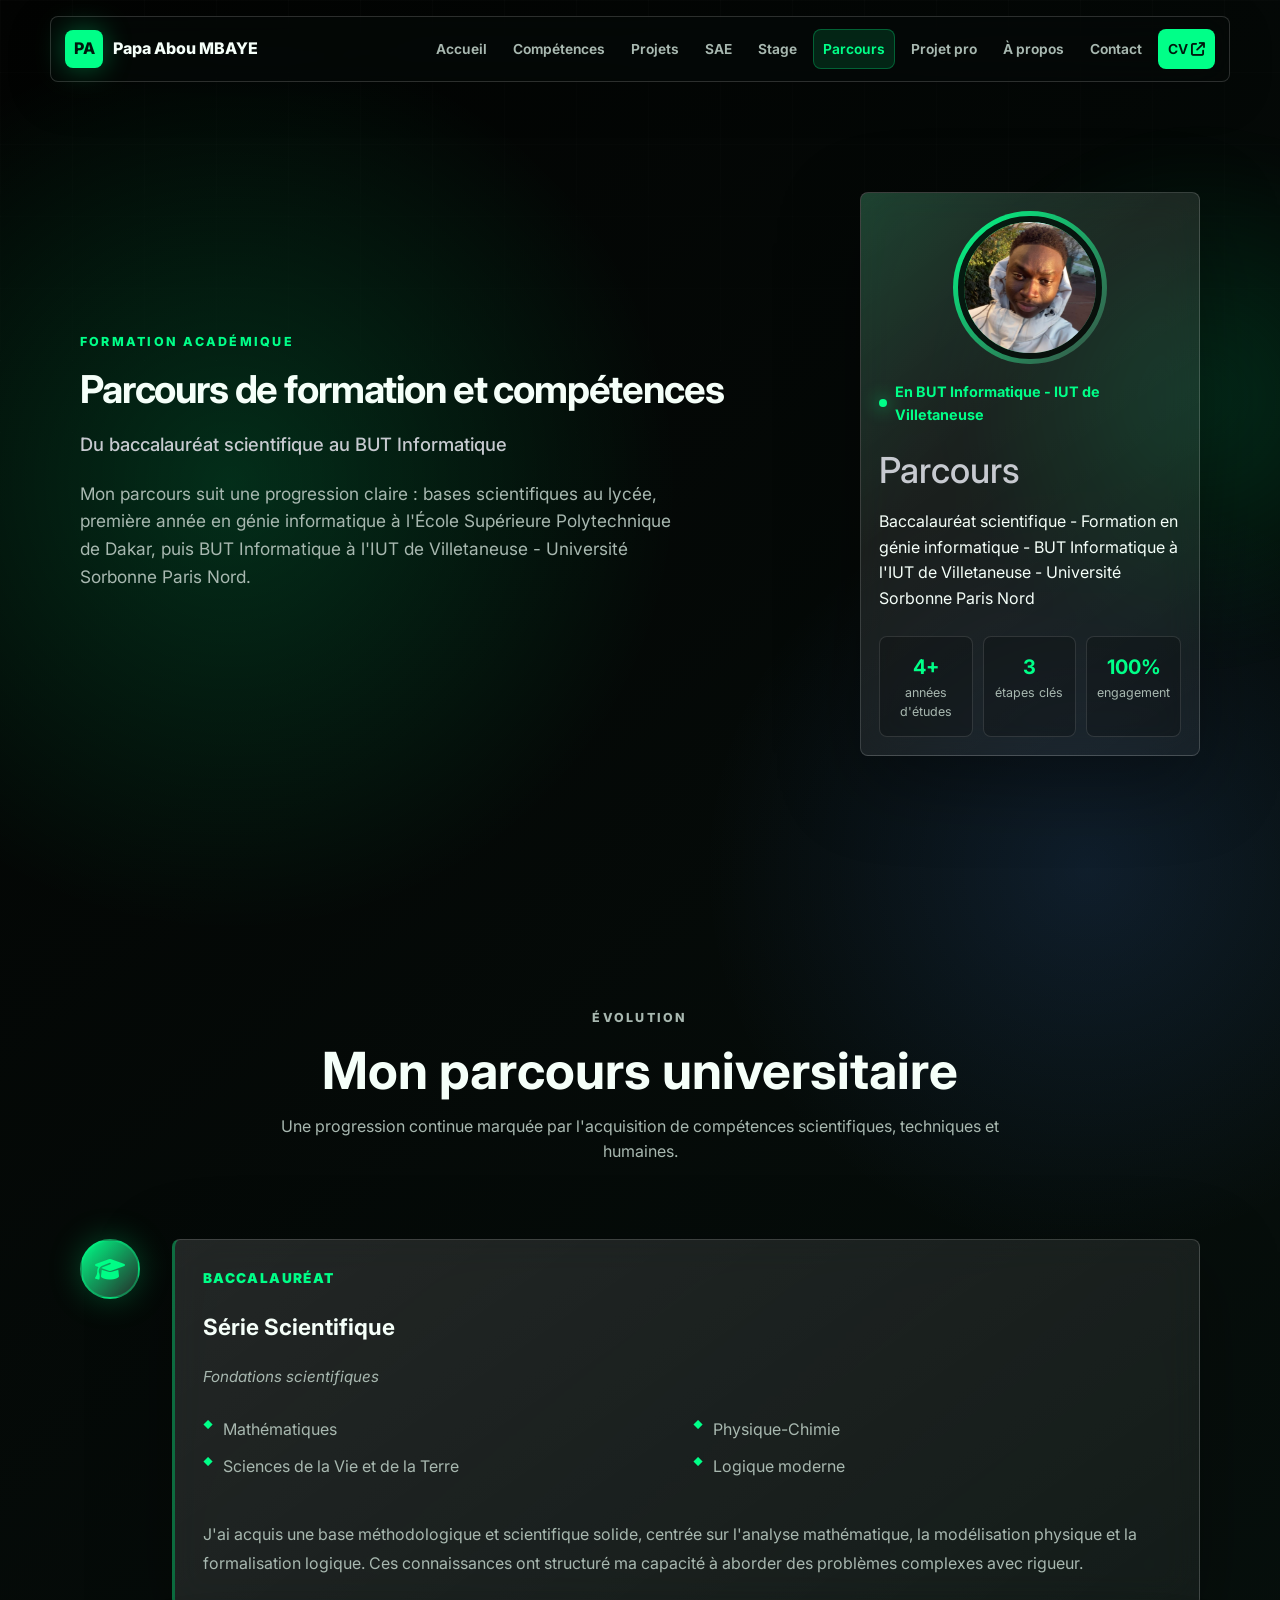
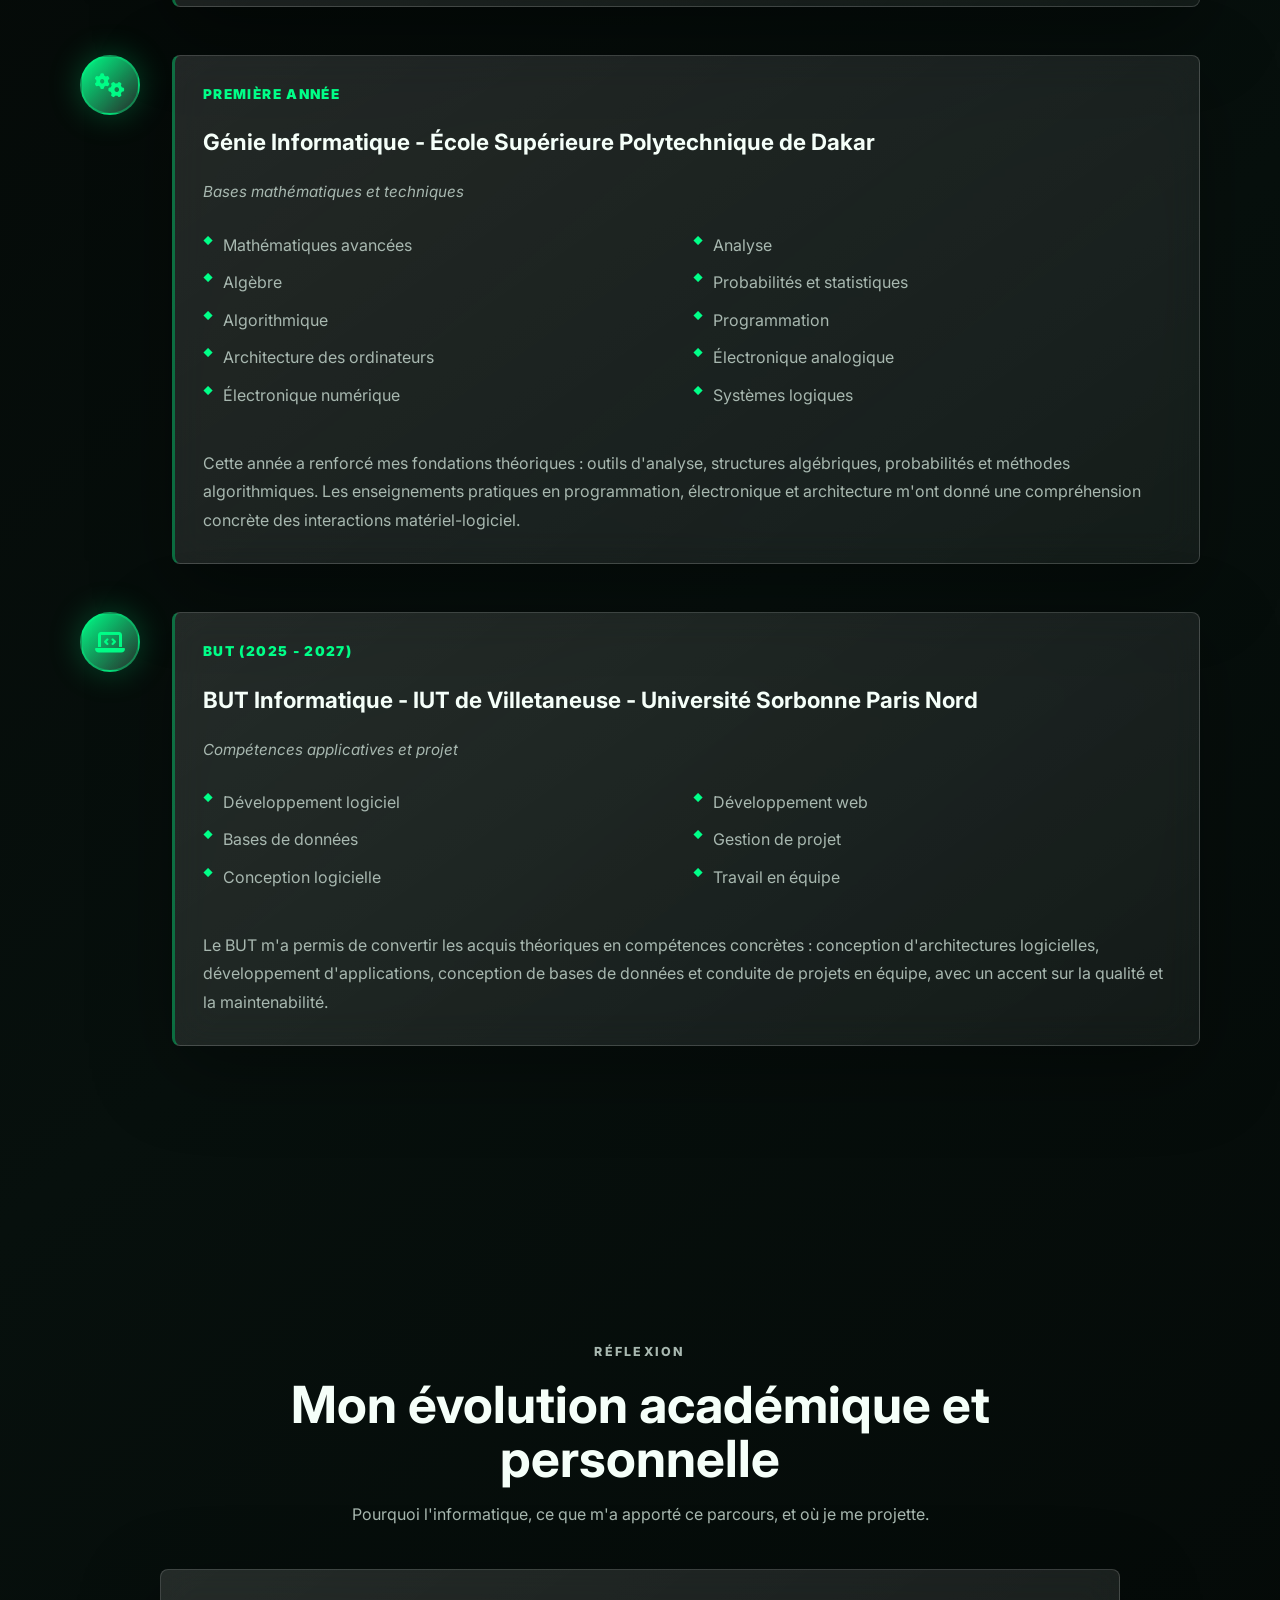
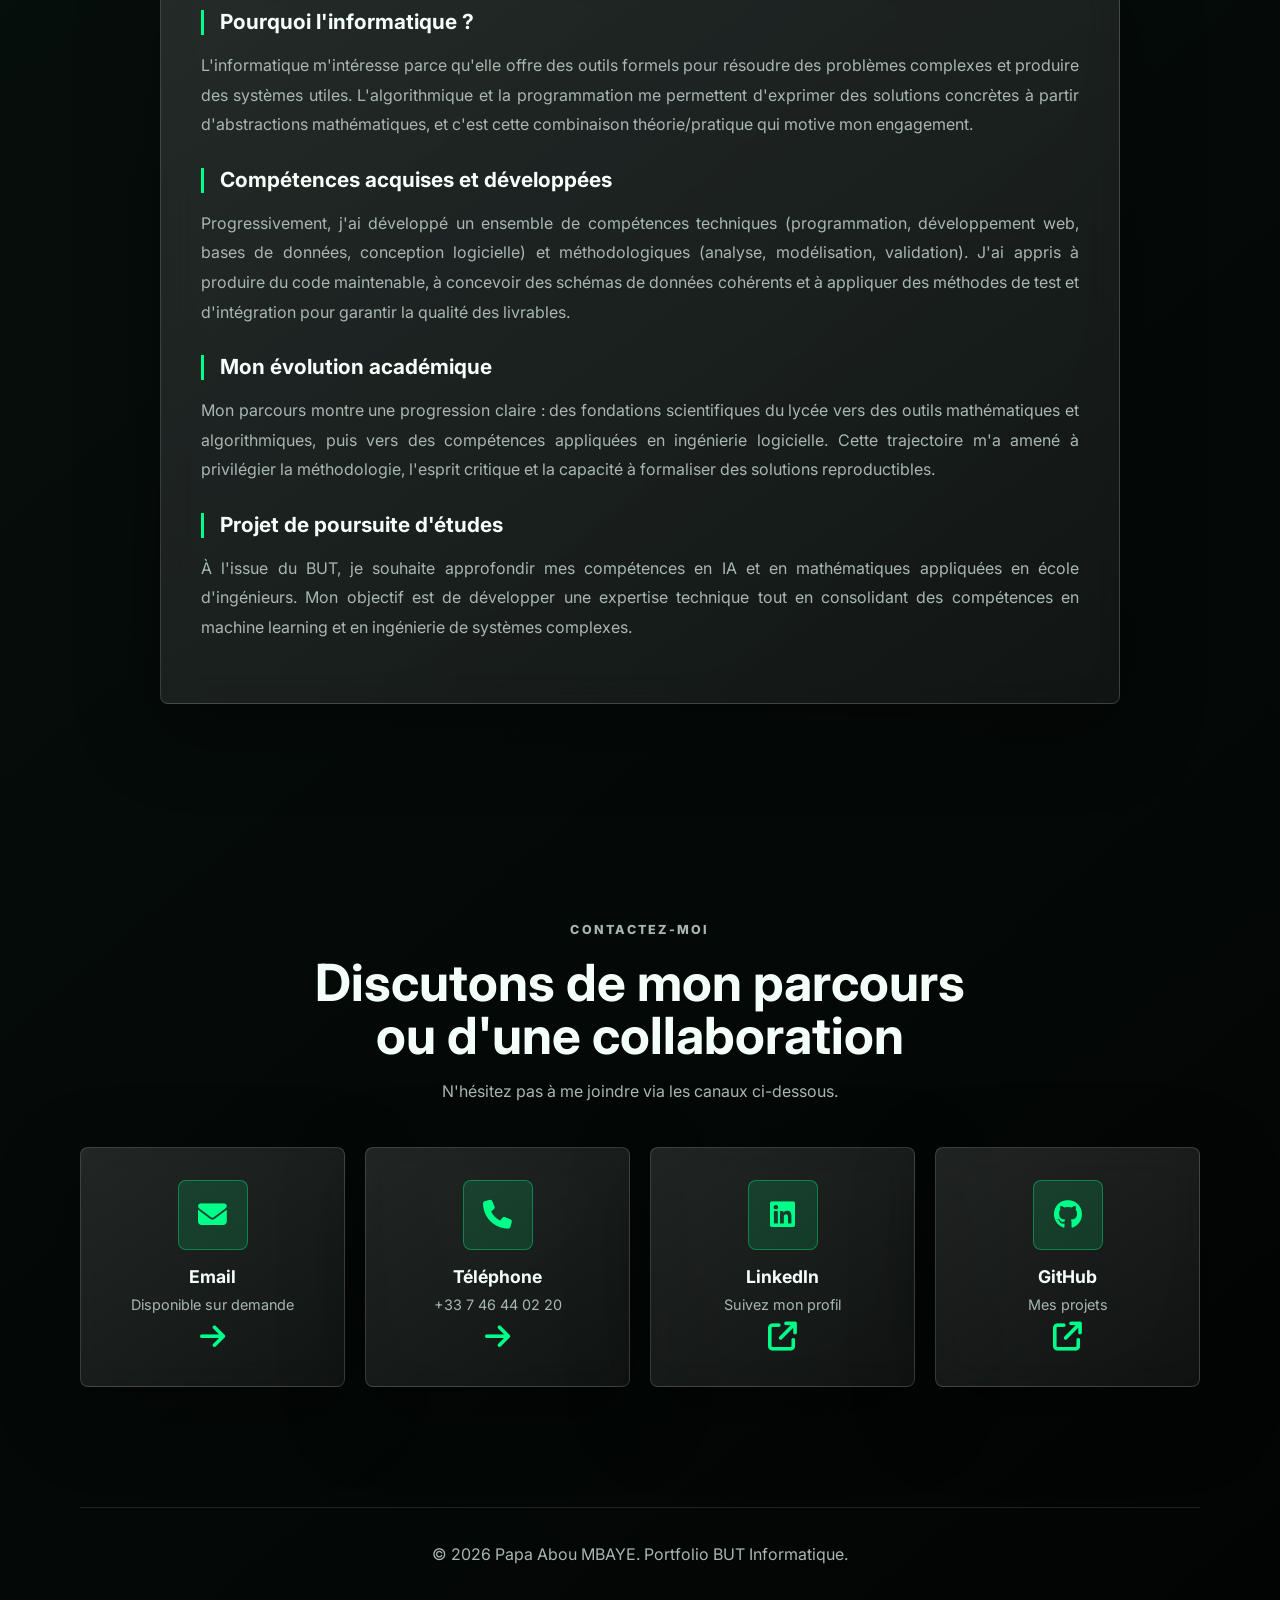
==== portfolio/parcours_academique.html @ 1bbf0423 "Premier commit - Portfolio Clio complet" ====
<!DOCTYPE html>
<html lang="fr">
<head>
    <meta charset="utf-8">
    <meta name="viewport" content="width=device-width, initial-scale=1.0">
    <title>Parcours Académique - Papa Abou MBAYE</title>
    <meta name="description" content="Mon parcours académique : Baccalauréat, formation initiale en génie informatique, BUT Informatique.">
    <link rel="icon" type="image/png" href="img/photo.jpg">
    <link rel="preconnect" href="https://fonts.googleapis.com">
    <link rel="preconnect" href="https://fonts.gstatic.com" crossorigin>
    <link href="https://fonts.googleapis.com/css2?family=Inter:wght@300;400;500;600;700;800;900&display=swap" rel="stylesheet">
    <link rel="stylesheet" href="https://cdnjs.cloudflare.com/ajax/libs/font-awesome/6.4.0/css/all.min.css">
    <link rel="stylesheet" href="css/stylesheet.css">
</head>
<body>
    <div class="site-glow" aria-hidden="true"></div>

    <nav class="navbar" id="navbar">
        <a href="index.html#accueil" class="brand" aria-label="Retour a l'accueil">
            <span class="brand-mark">PA</span>
            <span>Papa Abou MBAYE</span>
        </a>

        <button class="menu-button" type="button" aria-label="Ouvrir le menu" aria-expanded="false">
            <span></span>
            <span></span>
            <span></span>
        </button>

        <div class="nav-menu">
            <a href="index.html#accueil">Accueil</a>
            <a href="index.html#competences">Comp&eacute;tences</a>
            <a href="index.html#projets">Projets</a>
            <a href="index.html#sae">SAE</a>
            <a href="index.html#stage">Stage</a>
            <a class="active" href="parcours_academique.html">Parcours</a>
            <a href="projet_professionnel.html">Projet pro</a>
            <a href="index.html#apropos">&Agrave; propos</a>
            <a href="index.html#contact">Contact</a>
            <a class="nav-cta" href="assets/cv_PapaAbouMBAYE_polytechSorbonne.pdf" target="_blank" rel="noopener noreferrer">
                CV
                <i class="fas fa-arrow-up-right-from-square"></i>
            </a>
        </div>
    </nav>

    <main>
        <!-- Hero Section -->
        <section id="hero-parcours" class="hero section">
            <div class="hero-content reveal">
                <p class="eyebrow">Formation académique</p>
                <h1>Parcours de formation et compétences</h1>
                <h2>Du baccalauréat scientifique au BUT Informatique</h2>
                <p class="hero-copy">
                    Mon parcours suit une progression claire : bases scientifiques au lycée, première année en génie informatique à l'École Supérieure Polytechnique de Dakar, puis BUT Informatique à l'IUT de Villetaneuse - Université Sorbonne Paris Nord.
                </p>
            </div>

            <aside class="hero-card glass-card reveal">
                <div class="profile-ring">
                    <img src="img/photo.jpg" alt="Portrait de Papa Abou MBAYE">
                </div>
                <div class="hero-card-body">
                    <p class="status"><span></span> En BUT Informatique - IUT de Villetaneuse</p>
                    <h2>Parcours</h2>
                    <p>Baccalauréat scientifique - Formation en génie informatique - BUT Informatique à l'IUT de Villetaneuse - Université Sorbonne Paris Nord</p>
                </div>
                <div class="hero-stats">
                    <div>
                        <strong>4+</strong>
                        <span>années d'études</span>
                    </div>
                    <div>
                        <strong>3</strong>
                        <span>étapes clés</span>
                    </div>
                    <div>
                        <strong>100%</strong>
                        <span>engagement</span>
                    </div>
                </div>
            </aside>
        </section>

        <!-- Timeline Section -->
        <section id="timeline-parcours" class="section">
            <div class="section-heading reveal">
                <p class="eyebrow">Évolution</p>
                <h2>Mon parcours universitaire</h2>
                <p>Une progression continue marquée par l'acquisition de compétences scientifiques, techniques et humaines.</p>
            </div>

            <div class="timeline-container reveal">
                <!-- Étape 1: Baccalauréat -->
                <div class="timeline-item">
                    <div class="timeline-marker">
                        <i class="fas fa-graduation-cap"></i>
                    </div>
                    <div class="timeline-content glass-card">
                        <p class="timeline-year">Baccalauréat</p>
                        <h3>Série Scientifique</h3>
                        <p class="timeline-subtitle">Fondations scientifiques</p>
                        <ul class="timeline-skills">
                            <li>Mathématiques</li>
                            <li>Physique-Chimie</li>
                            <li>Sciences de la Vie et de la Terre</li>
                            <li>Logique moderne</li>
                        </ul>
                        <p class="timeline-description">
                            J'ai acquis une base méthodologique et scientifique solide, centrée sur l'analyse mathématique, la modélisation physique et la formalisation logique. Ces connaissances ont structuré ma capacité à aborder des problèmes complexes avec rigueur.
                        </p>
                    </div>
                </div>

                <!-- Étape 2: Première année en Génie Informatique -->
                <div class="timeline-item">
                    <div class="timeline-marker">
                        <i class="fas fa-cogs"></i>
                    </div>
                    <div class="timeline-content glass-card">
                        <p class="timeline-year">Première année</p>
                        <h3>Génie Informatique - École Supérieure Polytechnique de Dakar</h3>
                        <p class="timeline-subtitle">Bases mathématiques et techniques</p>
                        <ul class="timeline-skills">
                            <li>Mathématiques avancées</li>
                            <li>Analyse</li>
                            <li>Algèbre</li>
                            <li>Probabilités et statistiques</li>
                            <li>Algorithmique</li>
                            <li>Programmation</li>
                            <li>Architecture des ordinateurs</li>
                            <li>Électronique analogique</li>
                            <li>Électronique numérique</li>
                            <li>Systèmes logiques</li>
                        </ul>
                        <p class="timeline-description">
                            Cette année a renforcé mes fondations théoriques : outils d'analyse, structures algébriques, probabilités et méthodes algorithmiques. Les enseignements pratiques en programmation, électronique et architecture m'ont donné une compréhension concrète des interactions matériel-logiciel.
                        </p>
                    </div>
                </div>

                <!-- Étape 3: BUT Informatique -->
                <div class="timeline-item">
                    <div class="timeline-marker">
                        <i class="fas fa-laptop-code"></i>
                    </div>
                    <div class="timeline-content glass-card">
                        <p class="timeline-year">BUT (2025 - 2027)</p>
                        <h3>BUT Informatique - IUT de Villetaneuse - Université Sorbonne Paris Nord</h3>
                        <p class="timeline-subtitle">Compétences applicatives et projet</p>
                        <ul class="timeline-skills">
                            <li>Développement logiciel</li>
                            <li>Développement web</li>
                            <li>Bases de données</li>
                            <li>Gestion de projet</li>
                            <li>Conception logicielle</li>
                            <li>Travail en équipe</li>
                        </ul>
                        <p class="timeline-description">
                            Le BUT m'a permis de convertir les acquis théoriques en compétences concrètes : conception d'architectures logicielles, développement d'applications, conception de bases de données et conduite de projets en équipe, avec un accent sur la qualité et la maintenabilité.
                        </p>
                    </div>
                </div>
            </div>
        </section>

        <!-- Réflexion personnelle -->
        <section id="reflexion-parcours" class="section">
            <div class="section-heading reveal">
                <p class="eyebrow">Réflexion</p>
                <h2>Mon évolution académique et personnelle</h2>
                <p>Pourquoi l'informatique, ce que m'a apporté ce parcours, et où je me projette.</p>
            </div>

            <div class="reflexion-container glass-card reveal">
                <div class="reflexion-text">
                    <h3>Pourquoi l'informatique ?</h3>
                    <p>
                        L'informatique m'intéresse parce qu'elle offre des outils formels pour résoudre des problèmes complexes et produire des systèmes utiles. L'algorithmique et la programmation me permettent d'exprimer des solutions concrètes à partir d'abstractions mathématiques, et c'est cette combinaison théorie/pratique qui motive mon engagement.
                    </p>

                    <h3>Compétences acquises et développées</h3>
                    <p>
                        Progressivement, j'ai développé un ensemble de compétences techniques (programmation, développement web, bases de données, conception logicielle) et méthodologiques (analyse, modélisation, validation). J'ai appris à produire du code maintenable, à concevoir des schémas de données cohérents et à appliquer des méthodes de test et d'intégration pour garantir la qualité des livrables.
                    </p>

                    <h3>Mon évolution académique</h3>
                    <p>
                        Mon parcours montre une progression claire : des fondations scientifiques du lycée vers des outils mathématiques et algorithmiques, puis vers des compétences appliquées en ingénierie logicielle. Cette trajectoire m'a amené à privilégier la méthodologie, l'esprit critique et la capacité à formaliser des solutions reproductibles.
                    </p>

                    <h3>Projet de poursuite d'études</h3>
                    <p>
                        À l'issue du BUT, je souhaite approfondir mes compétences en IA et en mathématiques appliquées en école d'ingénieurs. Mon objectif est de développer une expertise technique tout en consolidant des compétences en machine learning et en ingénierie de systèmes complexes.
                    </p>
                </div>
            </div>
        </section>

        <!-- Contacts modernes -->
        <section id="contacts-parcours" class="section contacts-section">
            <div class="section-heading reveal">
                <p class="eyebrow">Contactez-moi</p>
                <h2>Discutons de mon parcours ou d'une collaboration</h2>
                <p>N'hésitez pas à me joindre via les canaux ci-dessous.</p>
            </div>

            <div class="contacts-grid">
                <div class="glass-card contact-card reveal">
                    <div class="contact-icon">
                        <i class="fas fa-envelope"></i>
                    </div>
                    <div class="contact-body">
                        <h3>Email</h3>
                        <p>Disponible sur demande</p>
                        <a href="#" class="contact-link" title="Nous contacter par email">
                            <i class="fas fa-arrow-right"></i>
                        </a>
                    </div>
                </div>

                <div class="glass-card contact-card reveal">
                    <div class="contact-icon">
                        <i class="fas fa-phone"></i>
                    </div>
                    <div class="contact-body">
                        <h3>Téléphone</h3>
                        <p>+33 7 46 44 02 20</p>
                        <a href="#" class="contact-link" title="Nous appeler">
                            <i class="fas fa-arrow-right"></i>
                        </a>
                    </div>
                </div>

                <a href="https://www.linkedin.com/in/papa-abou-mbaye/" target="_blank" rel="noopener noreferrer" class="glass-card contact-card reveal">
                    <div class="contact-icon">
                        <i class="fab fa-linkedin"></i>
                    </div>
                    <div class="contact-body">
                        <h3>LinkedIn</h3>
                        <p>Suivez mon profil</p>
                        <span class="contact-link">
                            <i class="fas fa-arrow-up-right-from-square"></i>
                        </span>
                    </div>
                </a>

                <a href="https://github.com/papaaboumbaye" target="_blank" rel="noopener noreferrer" class="glass-card contact-card reveal">
                    <div class="contact-icon">
                        <i class="fab fa-github"></i>
                    </div>
                    <div class="contact-body">
                        <h3>GitHub</h3>
                        <p>Mes projets</p>
                        <span class="contact-link">
                            <i class="fas fa-arrow-up-right-from-square"></i>
                        </span>
                    </div>
                </a>
            </div>
        </section>
    </main>

    <footer class="footer">
        <p>&copy; 2026 Papa Abou MBAYE. Portfolio BUT Informatique.</p>
    </footer>

    <script>
        const menuButton = document.querySelector('.menu-button');
        const navMenu = document.querySelector('.nav-menu');
        const navbar = document.getElementById('navbar');

        if (menuButton && navMenu) {
            menuButton.addEventListener('click', () => {
                const isOpen = navMenu.classList.toggle('is-open');
                menuButton.setAttribute('aria-expanded', isOpen);
            });

            document.querySelectorAll('.nav-menu a').forEach((link) => {
                link.addEventListener('click', () => {
                    navMenu.classList.remove('is-open');
                    menuButton.setAttribute('aria-expanded', 'false');
                });
            });
        }

        window.addEventListener('scroll', () => {
            navbar.classList.toggle('is-scrolled', window.scrollY > 24);
        });

        const observer = new IntersectionObserver((entries) => {
            entries.forEach((entry) => {
                if (entry.isIntersecting) {
                    entry.target.classList.add('is-visible');
                    observer.unobserve(entry.target);
                }
            });
        }, { threshold: 0.15 });

        document.querySelectorAll('.reveal').forEach((element) => observer.observe(element));
    </script>
</body>
</html>
---- portfolio/css/stylesheet.css ----
:root {
    --bg: #050706;
    --bg-soft: #0b1110;
    --panel: rgba(255, 255, 255, 0.075);
    --panel-strong: rgba(255, 255, 255, 0.11);
    --border: rgba(255, 255, 255, 0.16);
    --border-accent: rgba(0, 255, 136, 0.36);
    --text: #f5fff9;
    --muted: #a8b8b0;
    --accent: #00ff88;
    --accent-soft: rgba(0, 255, 136, 0.14);
    --shadow: 0 24px 80px rgba(0, 0, 0, 0.36);
    --radius: 8px;
}

* {
    box-sizing: border-box;
}

html {
    scroll-behavior: smooth;
}

body {
    margin: 0;
    min-height: 100vh;
    background:
        radial-gradient(circle at 18% 10%, rgba(0, 255, 136, 0.16), transparent 28rem),
        radial-gradient(circle at 85% 18%, rgba(77, 145, 255, 0.14), transparent 24rem),
        linear-gradient(140deg, #020302 0%, #07100d 48%, #020403 100%);
    color: var(--text);
    font-family: "Inter", system-ui, -apple-system, BlinkMacSystemFont, "Segoe UI", sans-serif;
    line-height: 1.6;
    overflow-x: hidden;
}

body::before {
    content: "";
    position: fixed;
    inset: 0;
    pointer-events: none;
    background-image:
        linear-gradient(rgba(255, 255, 255, 0.035) 1px, transparent 1px),
        linear-gradient(90deg, rgba(255, 255, 255, 0.035) 1px, transparent 1px);
    background-size: 72px 72px;
    mask-image: linear-gradient(to bottom, black, transparent 78%);
    opacity: 0.45;
}

a {
    color: inherit;
    text-decoration: none;
}

img {
    max-width: 100%;
    display: block;
}

.site-glow {
    position: fixed;
    width: 34rem;
    height: 34rem;
    top: 14vh;
    right: -12rem;
    border-radius: 50%;
    background: radial-gradient(circle, rgba(0, 255, 136, 0.14), transparent 68%);
    filter: blur(20px);
    pointer-events: none;
}

.navbar {
    position: fixed;
    top: 16px;
    left: 50%;
    z-index: 100;
    width: min(1180px, calc(100% - 32px));
    transform: translateX(-50%);
    display: flex;
    align-items: center;
    justify-content: space-between;
    gap: 18px;
    padding: 12px 14px;
    border: 1px solid var(--border);
    border-radius: var(--radius);
    background: rgba(5, 9, 8, 0.72);
    backdrop-filter: blur(18px);
    -webkit-backdrop-filter: blur(18px);
    box-shadow: 0 12px 44px rgba(0, 0, 0, 0.22);
    transition: background 240ms ease, border-color 240ms ease, transform 240ms ease;
}

.navbar.is-scrolled {
    background: rgba(5, 9, 8, 0.9);
    border-color: var(--border-accent);
}

.brand {
    display: inline-flex;
    align-items: center;
    gap: 10px;
    font-weight: 800;
    letter-spacing: 0;
}

.brand-mark {
    display: inline-grid;
    place-items: center;
    width: 38px;
    height: 38px;
    border-radius: var(--radius);
    color: #00180d;
    background: var(--accent);
    box-shadow: 0 0 28px rgba(0, 255, 136, 0.35);
}

.nav-menu {
    display: flex;
    align-items: center;
    gap: 6px;
    flex-wrap: wrap;
    justify-content: flex-end;
}

.nav-menu a {
    padding: 9px 10px;
    border-radius: var(--radius);
    color: var(--muted);
    font-size: 0.86rem;
    font-weight: 650;
    transition: color 200ms ease, background 200ms ease, transform 200ms ease;
}

.nav-menu a:hover,
.nav-menu a:focus-visible {
    color: var(--text);
    background: rgba(255, 255, 255, 0.08);
}

.nav-menu a.active:not(.nav-cta) {
    color: var(--accent);
    background: rgba(0, 255, 136, 0.12);
    box-shadow: inset 0 0 0 1px rgba(0, 255, 136, 0.28);
}

.nav-menu .nav-cta {
    color: #00180d;
    background: var(--accent);
}

.nav-menu .nav-cta:hover {
    color: #00180d;
    background: #6cffba;
    transform: translateY(-1px);
}

.menu-button {
    display: none;
    width: 42px;
    height: 42px;
    border: 1px solid var(--border);
    border-radius: var(--radius);
    background: rgba(255, 255, 255, 0.08);
    color: var(--text);
    cursor: pointer;
}

.menu-button span {
    display: block;
    width: 18px;
    height: 2px;
    margin: 4px auto;
    background: currentColor;
    border-radius: 999px;
}

.section {
    position: relative;
    width: min(1120px, calc(100% - 32px));
    margin: 0 auto;
    padding: 108px 0;
}

.hero {
    min-height: 100vh;
    display: grid;
    grid-template-columns: minmax(0, 1.6fr) minmax(280px, 1fr);
    align-items: center;
    gap: 36px;
    padding: 90px 0 42px;
}

.hero-content {
    padding: 2rem 0;
}

.eyebrow {
    margin: 0 0 16px;
    color: var(--accent);
    font-size: 0.78rem;
    font-weight: 800;
    letter-spacing: 0.18em;
    text-transform: uppercase;
}

h1,
h2,
h3,
p {
    margin-top: 0;
}

h1 {
    max-width: 680px;
    margin-bottom: 16px;
    font-size: clamp(2.5rem, 4.5vw, 3.3rem);
    line-height: 1.04;
    letter-spacing: 0;
}

h2 {
    margin-bottom: 16px;
    font-size: clamp(2.1rem, 4vw, 4rem);
    line-height: 1.05;
    letter-spacing: 0;
}

h3 {
    margin-bottom: 12px;
    font-size: 1.25rem;
    line-height: 1.2;
}

.hero h1 {
    max-width: 680px;
    margin-bottom: 18px;
    font-size: clamp(2rem, 3.5vw, 2.4rem);
    line-height: 1.12;
    letter-spacing: -0.03em;
}

.hero-logo {
    display: block;
    width: 80px;
    height: 80px;
    margin-bottom: 20px;
}

.hero-logo svg {
    width: 100%;
    height: 100%;
}

.hero h2 {
    margin-bottom: 20px;
    font-size: clamp(1rem, 1.8vw, 1.15rem);
    line-height: 1.7;
    letter-spacing: normal;
    color: #c7cad0;
    font-weight: 500;
}

.hero-card-badge {
    display: inline-flex;
    align-items: center;
    gap: 10px;
    margin-bottom: 18px;
    padding: 12px 16px;
    border-radius: 999px;
    border: 1px solid rgba(0, 255, 136, 0.18);
    background: rgba(0, 255, 136, 0.08);
    color: var(--accent);
    font-weight: 700;
    font-size: 0.88rem;
}

.badge-icon {
    display: inline-flex;
    align-items: center;
    justify-content: center;
    width: 34px;
    height: 34px;
    border-radius: 12px;
    background: rgba(0, 255, 136, 0.18);
    color: var(--accent);
}

.hero-copy,
.section-heading p,
.about-card p,
.skill-card p,
.project-card p {
    color: var(--muted);
}

.hero-copy {
    max-width: 610px;
    margin-bottom: 26px;
    font-size: clamp(0.98rem, 1.35vw, 1.1rem);
}

.hero-actions,
.tags {
    display: flex;
    flex-wrap: wrap;
    gap: 12px;
}

.button {
    display: inline-flex;
    align-items: center;
    justify-content: center;
    gap: 10px;
    min-height: 46px;
    padding: 0 18px;
    border: 1px solid transparent;
    border-radius: var(--radius);
    font-weight: 800;
    transition: transform 200ms ease, box-shadow 200ms ease, background 200ms ease, border-color 200ms ease;
}

.button:hover {
    transform: translateY(-2px);
}

.button.primary {
    color: #00180d;
    background: var(--accent);
    box-shadow: 0 18px 48px rgba(0, 255, 136, 0.22);
}

.button.secondary {
    color: var(--text);
    border-color: var(--border);
    background: rgba(255, 255, 255, 0.07);
}

.glass-card {
    border: 1px solid var(--border);
    border-radius: var(--radius);
    background: linear-gradient(145deg, rgba(255, 255, 255, 0.12), rgba(255, 255, 255, 0.055));
    backdrop-filter: blur(18px);
    -webkit-backdrop-filter: blur(18px);
    box-shadow: var(--shadow);
}

.hero-card {
    position: relative;
    justify-self: end;
    width: min(100%, 340px);
    padding: 18px;
    overflow: hidden;
}

.hero-card::before,
.project-card::before {
    content: "";
    position: absolute;
    inset: 0;
    background: linear-gradient(130deg, rgba(0, 255, 136, 0.18), transparent 38%);
    opacity: 0.75;
    pointer-events: none;
}

.profile-ring {
    position: relative;
    width: clamp(220px, 18vw, 280px);
    aspect-ratio: 1;
    margin: 0 auto 16px;
    padding: 7px;
    border-radius: 50%;
    background: linear-gradient(135deg, var(--accent), rgba(255, 255, 255, 0.14));
}

.profile-ring img {
    width: 100%;
    height: 100%;
    object-fit: cover;
    border-radius: 50%;
    border: 8px solid rgba(5, 7, 6, 0.9);
}

#hero-parcours .profile-ring {
    width: clamp(150px, 12vw, 190px);
    padding: 5px;
}

#hero-parcours .profile-ring img {
    border-width: 6px;
}

.hero-card-body,
.hero-stats,
.project-card > * {
    position: relative;
}

.hero-card h2 {
    margin-bottom: 8px;
    font-size: clamp(1.7rem, 2.8vw, 2.35rem);
}

.status {
    display: inline-flex;
    align-items: center;
    gap: 8px;
    margin-bottom: 14px;
    color: var(--accent);
    font-weight: 700;
    font-size: 0.9rem;
}

.status span {
    width: 8px;
    height: 8px;
    border-radius: 50%;
    background: var(--accent);
    box-shadow: 0 0 18px var(--accent);
}

.hero-stats {
    display: grid;
    grid-template-columns: repeat(3, 1fr);
    gap: 10px;
    margin-top: 24px;
}

.hero-stats div {
    padding: 14px 10px;
    border: 1px solid rgba(255, 255, 255, 0.12);
    border-radius: var(--radius);
    background: rgba(0, 0, 0, 0.22);
}

.hero-stats strong,
.hero-stats span {
    display: block;
    text-align: center;
}

.hero-stats strong {
    color: var(--accent);
    font-size: 1.25rem;
}

.hero-stats span {
    color: var(--muted);
    font-size: 0.78rem;
}

.scroll-cue {
    position: absolute;
    bottom: 28px;
    left: 50%;
    display: inline-grid;
    place-items: center;
    width: 42px;
    height: 42px;
    transform: translateX(-50%);
    border: 1px solid var(--border);
    border-radius: var(--radius);
    color: var(--accent);
    background: rgba(255, 255, 255, 0.07);
    animation: float 2.4s ease-in-out infinite;
}

.section-heading {
    max-width: 720px;
    margin: 0 auto 42px;
    text-align: center;
}

.section-heading.align-left {
    margin: 0;
    text-align: left;
}

.skills-grid,
.projects-grid,
.contact-grid {
    display: grid;
    gap: 18px;
}

.skills-grid {
    grid-template-columns: repeat(4, 1fr);
}

.skill-card {
    padding: 24px;
    transition: transform 220ms ease, border-color 220ms ease, background 220ms ease;
}

.skill-card:hover,
.project-card:hover,
.contact-card:hover {
    transform: translateY(-6px);
    border-color: var(--border-accent);
}

.skill-card i,
.project-icon,
.contact-card i {
    color: var(--accent);
    font-size: 1.8rem;
}

.tech-strip {
    display: flex;
    flex-wrap: wrap;
    justify-content: center;
    gap: 10px;
    margin-top: 22px;
}

.tech-strip span,
.tags span {
    border: 1px solid var(--border-accent);
    border-radius: var(--radius);
    color: var(--accent);
    background: var(--accent-soft);
    font-size: 0.82rem;
    font-weight: 750;
}

.tech-strip span {
    padding: 9px 12px;
}

.projects-grid {
    grid-template-columns: repeat(3, 1fr);
}

.project-card {
    position: relative;
    min-height: 330px;
    display: flex;
    flex-direction: column;
    gap: 20px;
    padding: 24px;
    overflow: hidden;
    transition: transform 220ms ease, border-color 220ms ease;
}

.skill-progress-grid {
    display: grid;
    grid-template-columns: repeat(2, minmax(0, 1fr));
    gap: 20px;
}

.progress-card {
    display: flex;
    flex-direction: column;
    gap: 18px;
    padding: 26px;
}

.progress-card-header {
    display: flex;
    justify-content: space-between;
    gap: 16px;
    align-items: flex-start;
}

.progress-card-header h3 {
    margin-bottom: 6px;
    font-size: 1.2rem;
}

.progress-subtitle {
    color: var(--accent);
    font-size: 0.92rem;
    font-weight: 700;
    margin: 0;
}

.progress-bar {
    width: 100%;
    height: 14px;
    border-radius: 999px;
    background: rgba(255, 255, 255, 0.08);
    overflow: hidden;
    border: 1px solid rgba(255, 255, 255, 0.12);
}

.progress-fill {
    display: block;
    height: 100%;
    border-radius: 999px;
    background: linear-gradient(90deg, rgba(0, 255, 136, 0.95), rgba(0, 255, 136, 0.4));
    box-shadow: 0 10px 30px rgba(0, 255, 136, 0.18);
}

.progress-text,
.progress-example {
    color: var(--muted);
    line-height: 1.65;
    margin: 0;
}

.progress-example strong {
    color: var(--text);
}

.project-card img {
    width: 100%;
    height: 190px;
    object-fit: cover;
    border-radius: calc(var(--radius) - 4px);
    border: 1px solid rgba(255, 255, 255, 0.08);
}

.project-card.featured {
    grid-column: span 2;
}

.project-icon {
    display: inline-grid;
    place-items: center;
    width: 54px;
    height: 54px;
    border: 1px solid var(--border-accent);
    border-radius: var(--radius);
    background: rgba(0, 255, 136, 0.1);
}

.project-type {
    margin-bottom: 8px;
    color: var(--accent);
    font-size: 0.8rem;
    font-weight: 800;
    text-transform: uppercase;
    letter-spacing: 0.14em;
}

.tags {
    margin-top: auto;
}

.tags span {
    padding: 7px 10px;
}

.project-card a,
.project-link {
    display: inline-flex;
    align-items: center;
    gap: 9px;
    width: fit-content;
    color: var(--text);
    font-weight: 800;
}

.project-card a:hover {
    color: var(--accent);
}

.project-link {
    color: var(--muted);
}

.sae-section,
.stage-section {
    background: rgba(10, 10, 10, 0.42);
}

.focus-grid {
    display: grid;
    grid-template-columns: repeat(3, 1fr);
    gap: 18px;
}

.focus-card,
.stage-card {
    padding: 26px;
}

.focus-card {
    display: flex;
    min-height: 310px;
    flex-direction: column;
    gap: 16px;
    transition: transform 220ms ease, border-color 220ms ease;
}

.focus-card:hover,
.stage-card:hover {
    transform: translateY(-6px);
    border-color: var(--border-accent);
}

.focus-icon {
    display: inline-grid;
    place-items: center;
    width: 54px;
    height: 54px;
    border: 1px solid var(--border-accent);
    border-radius: var(--radius);
    color: var(--accent);
    background: rgba(0, 255, 136, 0.1);
    font-size: 1.35rem;
}

.focus-card p,
.stage-card p {
    color: var(--muted);
}

.focus-card .tags {
    margin-top: auto;
}

.sae-detail {
    width: min(1180px, calc(100% - 32px));
}

.sae-detail h4 {
    margin: 0 0 10px;
    color: var(--text);
    font-size: 1.02rem;
    line-height: 1.25;
}

.sae-detail p,
.sae-detail li,
.sae-detail em {
    color: var(--muted);
}

.sae-hero {
    display: grid;
    grid-template-columns: minmax(0, 1.45fr) minmax(260px, 0.55fr);
    gap: 28px;
    padding: 32px;
    margin-bottom: 42px;
    overflow: hidden;
    position: relative;
}

.sae-hero::before {
    content: "";
    position: absolute;
    inset: 0;
    background: linear-gradient(130deg, rgba(0, 255, 136, 0.14), transparent 42%);
    pointer-events: none;
}

.sae-hero > * {
    position: relative;
}

.sae-hero-copy h3 {
    max-width: 760px;
    font-size: clamp(1.7rem, 3vw, 2.55rem);
}

.sae-hero-copy p {
    max-width: 860px;
    line-height: 1.82;
}

.sae-hero-panel {
    display: flex;
    flex-direction: column;
    justify-content: center;
    gap: 14px;
    min-height: 280px;
    padding: 24px;
    border: 1px solid rgba(0, 255, 136, 0.18);
    border-radius: var(--radius);
    background: rgba(0, 0, 0, 0.22);
}

.sae-hero-panel strong {
    color: var(--text);
    font-size: 1.35rem;
}

.sae-hero-panel .tags {
    margin-top: 8px;
}

.sae-block {
    margin-top: 38px;
}

.sae-block-heading {
    max-width: 820px;
    margin-bottom: 22px;
}

.sae-block-heading h3 {
    font-size: clamp(1.45rem, 2.4vw, 2rem);
}

.sae-block-heading p:not(.eyebrow) {
    line-height: 1.82;
}

.sae-objectives-grid,
.competency-grid,
.evaluation-grid,
.semester-comparison,
.sae-two-columns {
    display: grid;
    gap: 18px;
}

.sae-objectives-grid {
    grid-template-columns: repeat(4, 1fr);
}

.sae-mini-card {
    min-height: 230px;
    padding: 24px;
    transition: transform 220ms ease, border-color 220ms ease;
}

.sae-mini-card:hover,
.competency-card:hover,
.evaluation-card:hover,
.semester-card:hover,
.architecture-points article:hover {
    transform: translateY(-5px);
    border-color: var(--border-accent);
}

.sae-mini-card i {
    display: inline-grid;
    place-items: center;
    width: 48px;
    height: 48px;
    margin-bottom: 18px;
    border: 1px solid var(--border-accent);
    border-radius: var(--radius);
    color: var(--accent);
    background: rgba(0, 255, 136, 0.1);
    font-size: 1.25rem;
}

.sae-mini-card p,
.competency-card p,
.evaluation-card p,
.semester-card li,
.reflection-card li {
    line-height: 1.68;
}

.architecture-layout {
    display: grid;
    grid-template-columns: minmax(0, 1.1fr) minmax(300px, 0.9fr);
    gap: 20px;
    align-items: stretch;
}

.architecture-diagram {
    min-height: 520px;
    padding: 26px;
    display: grid;
    grid-template-columns: 1fr auto 1fr auto 1fr;
    grid-template-rows: auto auto auto auto;
    gap: 18px;
    align-items: center;
    overflow: hidden;
}

.diagram-node {
    display: flex;
    flex-direction: column;
    align-items: center;
    justify-content: center;
    gap: 12px;
    min-height: 116px;
    padding: 16px;
    border: 1px solid rgba(255, 255, 255, 0.13);
    border-radius: var(--radius);
    background: rgba(0, 0, 0, 0.24);
    text-align: center;
    font-weight: 850;
}

.diagram-node i {
    color: var(--accent);
    font-size: 1.45rem;
}

.diagram-node.source {
    grid-column: 1;
    grid-row: 1;
}

.diagram-node.sync {
    grid-column: 3;
    grid-row: 1;
}

.diagram-node.data {
    grid-column: 5;
    grid-row: 1;
}

.diagram-node.consult {
    grid-column: 1 / span 2;
    grid-row: 3;
}

.diagram-node.admin {
    grid-column: 4 / span 2;
    grid-row: 3;
}

.diagram-node.result {
    grid-column: 2 / span 3;
    grid-row: 4;
    border-color: var(--border-accent);
    background: rgba(0, 255, 136, 0.09);
}

.diagram-arrow {
    width: 58px;
    height: 2px;
    background: linear-gradient(90deg, rgba(0, 255, 136, 0.25), var(--accent));
    position: relative;
}

.diagram-arrow::after {
    content: "";
    position: absolute;
    right: -1px;
    top: 50%;
    width: 9px;
    height: 9px;
    border-top: 2px solid var(--accent);
    border-right: 2px solid var(--accent);
    transform: translateY(-50%) rotate(45deg);
}

.diagram-split {
    grid-column: 1 / -1;
    grid-row: 2;
    display: grid;
    grid-template-columns: 1fr 1fr;
    gap: 24px;
    height: 58px;
}

.diagram-split span {
    border-bottom: 2px solid rgba(0, 255, 136, 0.5);
    position: relative;
}

.diagram-split span::after {
    content: "";
    position: absolute;
    bottom: -42px;
    width: 2px;
    height: 40px;
    background: rgba(0, 255, 136, 0.5);
}

.diagram-split span:first-child::after {
    left: 26%;
}

.diagram-split span:last-child::after {
    right: 26%;
}

.architecture-points {
    display: grid;
    gap: 16px;
}

.architecture-points article {
    padding: 22px;
    transition: transform 220ms ease, border-color 220ms ease;
}

.competency-grid {
    grid-template-columns: repeat(2, 1fr);
}

.competency-card {
    padding: 26px;
    transition: transform 220ms ease, border-color 220ms ease;
}

.competency-card span {
    display: inline-flex;
    align-items: center;
    justify-content: center;
    width: 44px;
    height: 36px;
    margin-bottom: 14px;
    border-radius: var(--radius);
    color: #00180d;
    background: var(--accent);
    font-weight: 900;
}

.competency-card strong {
    display: block;
    margin: 14px 0 6px;
    color: var(--text);
}

.competency-card em {
    display: block;
    margin-top: 14px;
    padding-top: 14px;
    border-top: 1px solid rgba(255, 255, 255, 0.1);
    font-style: normal;
}

.sae-two-columns {
    grid-template-columns: repeat(2, minmax(0, 1fr));
}

.reflection-card {
    padding: 28px;
}

.reflection-card ul,
.semester-card ul {
    display: grid;
    gap: 12px;
    padding-left: 20px;
    margin: 14px 0 0;
}

.reflection-card li::marker,
.semester-card li::marker {
    color: var(--accent);
}

.evaluation-grid {
    grid-template-columns: repeat(2, 1fr);
}

.evaluation-card {
    padding: 22px;
    transition: transform 220ms ease, border-color 220ms ease;
}

.evaluation-card > div {
    display: flex;
    justify-content: space-between;
    gap: 16px;
    align-items: start;
}

.evaluation-card strong {
    color: var(--accent);
    white-space: nowrap;
}

.score-bar {
    display: block;
    width: 100%;
    height: 12px;
    margin: 14px 0;
    border: 1px solid rgba(255, 255, 255, 0.12);
    border-radius: 999px;
    background: rgba(255, 255, 255, 0.08);
    overflow: hidden;
}

.score-bar span {
    display: block;
    width: var(--score);
    height: 100%;
    border-radius: inherit;
    background: linear-gradient(90deg, var(--accent), rgba(0, 255, 136, 0.35));
}

.semester-comparison {
    grid-template-columns: repeat(2, minmax(0, 1fr));
}

.semester-card {
    padding: 28px;
    transition: transform 220ms ease, border-color 220ms ease;
}

.semester-card.highlighted {
    border-color: var(--border-accent);
    background: linear-gradient(145deg, rgba(0, 255, 136, 0.13), rgba(255, 255, 255, 0.055));
}

.semester-label {
    display: inline-flex;
    align-items: center;
    justify-content: center;
    min-width: 52px;
    min-height: 36px;
    margin-bottom: 16px;
    padding: 0 12px;
    border-radius: var(--radius);
    color: #00180d;
    background: var(--accent);
    font-weight: 900;
}

.critical-review,
.sae-conclusion {
    padding: 30px;
}

.critical-review p,
.sae-conclusion p {
    line-height: 1.82;
}

.sae-conclusion {
    display: grid;
    grid-template-columns: auto minmax(0, 1fr);
    gap: 22px;
    align-items: start;
    margin-top: 38px;
    border-color: var(--border-accent);
}

.stage-layout {
    display: grid;
    grid-template-columns: 0.75fr 1.25fr;
    gap: 32px;
    align-items: start;
}

.stage-card {
    display: flex;
    flex-direction: column;
    gap: 18px;
    transition: transform 220ms ease, border-color 220ms ease;
}

.stage-card-header {
    display: flex;
    justify-content: space-between;
    gap: 24px;
    align-items: flex-start;
}

.stage-card-header h3 {
    margin-bottom: 8px;
    font-size: clamp(1.4rem, 2.4vw, 2rem);
}

.stage-points {
    display: grid;
    grid-template-columns: repeat(3, 1fr);
    gap: 12px;
}

.stage-points span {
    display: flex;
    align-items: center;
    gap: 10px;
    min-height: 58px;
    padding: 12px;
    border: 1px solid rgba(255, 255, 255, 0.12);
    border-radius: var(--radius);
    color: var(--text);
    background: rgba(0, 0, 0, 0.2);
    font-weight: 700;
}

.stage-points i {
    color: var(--accent);
}

.stage-detail {
    width: min(1180px, calc(100% - 32px));
}

.stage-detail h4 {
    margin: 0 0 10px;
    color: var(--text);
    font-size: 1.02rem;
    line-height: 1.25;
}

.stage-detail p,
.stage-detail li {
    color: var(--muted);
}

.stage-hero {
    display: grid;
    grid-template-columns: minmax(0, 1.4fr) minmax(280px, 0.6fr);
    gap: 28px;
    padding: 32px;
    margin-bottom: 42px;
    position: relative;
    overflow: hidden;
}

.stage-hero::before {
    content: "";
    position: absolute;
    inset: 0;
    background: linear-gradient(130deg, rgba(77, 145, 255, 0.12), transparent 44%);
    pointer-events: none;
}

.stage-hero > * {
    position: relative;
}

.stage-hero h3 {
    max-width: 780px;
    font-size: clamp(1.7rem, 3vw, 2.55rem);
}

.stage-hero p {
    line-height: 1.82;
}

.stage-summary-panel {
    display: flex;
    min-height: 280px;
    flex-direction: column;
    justify-content: center;
    gap: 14px;
    padding: 24px;
    border: 1px solid rgba(0, 255, 136, 0.18);
    border-radius: var(--radius);
    background: rgba(0, 0, 0, 0.22);
}

.stage-summary-panel strong {
    color: var(--text);
    font-size: 1.35rem;
}

.stage-block {
    margin-top: 38px;
}

.stage-block-heading {
    max-width: 820px;
    margin-bottom: 22px;
}

.stage-block-heading h3 {
    font-size: clamp(1.45rem, 2.4vw, 2rem);
}

.stage-context-grid,
.stage-mission-timeline,
.stage-two-columns {
    display: grid;
    gap: 18px;
}

.stage-context-grid {
    grid-template-columns: repeat(4, 1fr);
}

.stage-info-card {
    min-height: 238px;
    padding: 24px;
    transition: transform 220ms ease, border-color 220ms ease;
}

.stage-info-card:hover,
.stage-mission:hover,
.professional-impact:hover,
.stage-conclusion:hover {
    transform: translateY(-5px);
    border-color: var(--border-accent);
}

.stage-info-card i {
    display: inline-grid;
    place-items: center;
    width: 48px;
    height: 48px;
    margin-bottom: 18px;
    border: 1px solid var(--border-accent);
    border-radius: var(--radius);
    color: var(--accent);
    background: rgba(0, 255, 136, 0.1);
    font-size: 1.2rem;
}

.stage-info-card p,
.stage-mission p,
.professional-impact p,
.stage-conclusion p {
    line-height: 1.72;
}

.stage-mission-timeline {
    position: relative;
}

.stage-mission {
    display: grid;
    grid-template-columns: auto minmax(0, 1fr);
    gap: 18px;
    align-items: start;
    padding: 24px;
    transition: transform 220ms ease, border-color 220ms ease;
}

.stage-mission > span {
    display: inline-flex;
    align-items: center;
    justify-content: center;
    width: 46px;
    height: 40px;
    border-radius: var(--radius);
    color: #00180d;
    background: var(--accent);
    font-weight: 900;
}

.stage-two-columns {
    grid-template-columns: repeat(2, minmax(0, 1fr));
}

.stage-evaluation-grid {
    grid-template-columns: repeat(2, 1fr);
}

.professional-impact,
.stage-conclusion {
    padding: 30px;
    transition: transform 220ms ease, border-color 220ms ease;
}

.professional-impact {
    border-color: rgba(0, 255, 136, 0.24);
}

.stage-conclusion {
    display: grid;
    grid-template-columns: auto minmax(0, 1fr);
    gap: 22px;
    align-items: start;
    margin-top: 38px;
    border-color: var(--border-accent);
}

.about-layout {
    display: grid;
    grid-template-columns: 0.85fr 1.15fr;
    gap: 32px;
    align-items: start;
}

.about-card {
    padding: 30px;
}

.about-card-featured {
    position: relative;
    display: flex;
    flex-direction: column;
    gap: 18px;
    overflow: hidden;
}

.about-card-featured::before {
    content: "";
    position: absolute;
    inset: 0;
    background: linear-gradient(135deg, rgba(0, 255, 136, 0.16), transparent 48%);
    pointer-events: none;
}

.about-card-featured > * {
    position: relative;
}

.about-more-button {
    align-self: flex-start;
    margin-top: 8px;
}

.about-modal {
    position: fixed;
    inset: 0;
    z-index: 300;
    display: grid;
    place-items: center;
    padding: 24px;
    opacity: 0;
    visibility: hidden;
    pointer-events: none;
    transition: opacity 240ms ease, visibility 240ms ease;
}

.about-modal.is-open {
    opacity: 1;
    visibility: visible;
    pointer-events: auto;
}

.about-modal-backdrop {
    position: absolute;
    inset: 0;
    background: rgba(0, 0, 0, 0.72);
    backdrop-filter: blur(10px);
    -webkit-backdrop-filter: blur(10px);
}

.about-modal-panel {
    position: relative;
    width: min(1040px, 100%);
    max-height: min(86vh, 920px);
    padding: 34px;
    overflow-y: auto;
    transform: translateY(18px) scale(0.98);
    transition: transform 240ms ease;
}

.about-modal.is-open .about-modal-panel {
    transform: translateY(0) scale(1);
}

.about-modal-close {
    position: sticky;
    top: 0;
    float: right;
    display: inline-grid;
    place-items: center;
    width: 42px;
    height: 42px;
    border: 1px solid var(--border);
    border-radius: var(--radius);
    color: var(--text);
    background: rgba(255, 255, 255, 0.08);
    cursor: pointer;
    z-index: 2;
}

.about-modal-close:hover,
.about-modal-close:focus-visible {
    color: #00180d;
    background: var(--accent);
}

.about-modal-header {
    max-width: 760px;
    margin-bottom: 28px;
}

.about-modal-header h2 {
    font-size: clamp(2rem, 4vw, 3.2rem);
}

.about-modal-header p,
.about-detail-block p,
.about-mini-grid p,
.about-conclusion p {
    color: var(--muted);
}

.about-detail-grid,
.about-mini-grid {
    display: grid;
    gap: 16px;
}

.about-detail-grid {
    grid-template-columns: repeat(2, minmax(0, 1fr));
}

.about-detail-block {
    margin-top: 18px;
    padding: 24px;
    border: 1px solid rgba(255, 255, 255, 0.12);
    border-radius: var(--radius);
    background: rgba(0, 0, 0, 0.22);
}

.about-detail-block h3,
.about-conclusion h3 {
    font-size: clamp(1.35rem, 2.4vw, 1.8rem);
}

.about-mini-grid {
    grid-template-columns: repeat(4, minmax(0, 1fr));
}

.about-mini-grid article {
    min-height: 178px;
    padding: 18px;
    border: 1px solid rgba(255, 255, 255, 0.12);
    border-radius: var(--radius);
    background: linear-gradient(145deg, rgba(255, 255, 255, 0.08), rgba(255, 255, 255, 0.035));
    transition: transform 220ms ease, border-color 220ms ease;
}

.about-mini-grid article:hover {
    transform: translateY(-4px);
    border-color: var(--border-accent);
}

.about-mini-grid i {
    display: inline-grid;
    place-items: center;
    width: 42px;
    height: 42px;
    margin-bottom: 14px;
    border: 1px solid var(--border-accent);
    border-radius: var(--radius);
    color: var(--accent);
    background: var(--accent-soft);
}

.about-mini-grid h4 {
    margin: 0 0 8px;
    color: var(--text);
    font-size: 1rem;
}

.qualities-grid article {
    min-height: 150px;
}

.about-interest-list {
    display: flex;
    flex-wrap: wrap;
    gap: 10px;
}

.about-interest-list span {
    display: inline-flex;
    align-items: center;
    gap: 10px;
    padding: 10px 12px;
    border: 1px solid rgba(0, 255, 136, 0.26);
    border-radius: var(--radius);
    color: var(--text);
    background: rgba(0, 255, 136, 0.08);
    font-weight: 750;
}

.about-interest-list i {
    color: var(--accent);
}

.about-project-block {
    border-color: rgba(0, 255, 136, 0.26);
}

.about-learning-timeline {
    position: relative;
    display: grid;
    gap: 14px;
}

.about-learning-timeline article {
    position: relative;
    padding: 18px 18px 18px 28px;
    border-left: 2px solid var(--accent);
    border-radius: 0 var(--radius) var(--radius) 0;
    background: rgba(255, 255, 255, 0.055);
}

.about-learning-timeline span {
    display: block;
    margin-bottom: 6px;
    color: var(--accent);
    font-weight: 900;
}

.about-learning-timeline p {
    margin: 0;
}

.about-conclusion {
    margin-top: 18px;
    padding: 26px;
    border: 1px solid var(--border-accent);
    border-radius: var(--radius);
    background: linear-gradient(135deg, rgba(0, 255, 136, 0.12), rgba(255, 255, 255, 0.045));
}

body.about-modal-open {
    overflow: hidden;
}

.contact-grid {
    grid-template-columns: repeat(3, 1fr);
}

.contact-card {
    display: flex;
    min-height: 178px;
    flex-direction: column;
    justify-content: space-between;
    padding: 24px;
    transition: transform 220ms ease, border-color 220ms ease;
}

.contact-card span {
    color: var(--muted);
}

.contact-card strong {
    word-break: break-word;
}

.footer {
    width: min(1120px, calc(100% - 32px));
    margin: 0 auto;
    padding: 34px 0 48px;
    color: var(--muted);
    text-align: center;
    border-top: 1px solid rgba(255, 255, 255, 0.1);
}

.reveal {
    opacity: 0;
    transform: translateY(24px);
    transition: opacity 700ms ease, transform 700ms ease;
}

.reveal.is-visible {
    opacity: 1;
    transform: translateY(0);
}

@keyframes float {
    0%, 100% {
        transform: translate(-50%, 0);
    }
    50% {
        transform: translate(-50%, -8px);
    }
}

.about-page {
    background: #0a0a0a;
}

.about-page .navbar {
    background: rgba(10, 10, 10, 0.92);
    border-color: rgba(0, 255, 136, 0.16);
}

.about-intro-section {
    min-height: calc(100vh - 120px);
    display: grid;
    place-items: center;
    padding: 120px 0 80px;
}

.intro-block {
    max-width: 960px;
    text-align: center;
}

.intro-statement {
    margin: 0 auto 28px;
    max-width: 760px;
    color: #ffffff;
    font-size: clamp(1.75rem, 2.5vw, 3rem);
    letter-spacing: -0.02em;
    line-height: 1.2;
    font-weight: 700;
}

.intro-subtitle {
    max-width: 680px;
    margin: 0 auto;
    color: rgba(255, 255, 255, 0.78);
    font-size: clamp(1rem, 1.35vw, 1.15rem);
    line-height: 1.9;
}

.parcours-section,
.experiences-section {
    background:
        radial-gradient(circle at 18% 12%, rgba(0, 255, 136, 0.08), transparent 22rem),
        rgba(10, 10, 10, 0.78);
}

.parcours-timeline,
.experiences-timeline {
    position: relative;
    width: min(100%, 980px);
    margin: 2rem auto 0;
    padding: 10px 0;
}

.parcours-timeline::before,
.experiences-timeline::before {
    content: "";
    position: absolute;
    left: 158px;
    top: 26px;
    bottom: 26px;
    width: 2px;
    border-radius: 999px;
    background: linear-gradient(180deg, rgba(0, 255, 136, 0.15), rgba(0, 255, 136, 0.95), rgba(255, 255, 255, 0.12));
    box-shadow: 0 0 30px rgba(0, 255, 136, 0.12);
}

.parcours-timeline-item,
.experiences-timeline-item {
    display: grid;
    grid-template-columns: 132px 52px minmax(0, 1fr);
    gap: 0;
    align-items: stretch;
    position: relative;
    padding: 0 0 28px;
}

.parcours-timeline-item:last-child,
.experiences-timeline-item:last-child {
    padding-bottom: 0;
}

.parcours-timeline-date,
.experiences-timeline-date {
    display: inline-flex;
    align-items: flex-start;
    justify-content: flex-end;
    padding-top: 24px;
    color: rgba(255, 255, 255, 0.72);
    font-size: 0.9rem;
    font-weight: 800;
    line-height: 1.35;
    text-align: right;
    white-space: normal;
}

.parcours-timeline-marker,
.experiences-timeline-marker {
    justify-self: center;
    width: 22px;
    height: 22px;
    margin-top: 24px;
    border-radius: 50%;
    background: #0a0a0a;
    border: 3px solid rgba(255, 255, 255, 0.24);
    box-shadow: 0 0 0 rgba(0, 255, 136, 0);
    transition: transform 240ms ease, box-shadow 240ms ease, border-color 240ms ease, background-color 240ms ease;
    position: relative;
    z-index: 1;
}

.parcours-timeline-item.active .parcours-timeline-marker,
.experiences-timeline-item.active .experiences-timeline-marker {
    background: var(--accent);
    border-color: rgba(0, 255, 136, 0.95);
    box-shadow: 0 0 0 8px rgba(0, 255, 136, 0.12), 0 0 34px rgba(0, 255, 136, 0.42);
    animation: parcours-pulse 2.5s ease-in-out infinite;
}

.parcours-timeline-item.future .parcours-timeline-marker,
.experiences-timeline-item.future .experiences-timeline-marker {
    background: transparent;
    border-style: dashed;
    border-color: rgba(0, 255, 136, 0.8);
    box-shadow: none;
}

.parcours-timeline-item:hover .parcours-timeline-marker,
.experiences-timeline-item:hover .experiences-timeline-marker {
    transform: scale(1.1);
    box-shadow: 0 0 28px rgba(0, 255, 136, 0.35);
}

.parcours-timeline-content,
.experiences-timeline-content {
    min-width: 0;
    padding: 26px;
    overflow: hidden;
    background:
        linear-gradient(145deg, rgba(255, 255, 255, 0.095), rgba(255, 255, 255, 0.035)),
        rgba(5, 7, 6, 0.78);
    border: 1px solid rgba(255, 255, 255, 0.12);
    border-radius: var(--radius);
    box-shadow: 0 18px 60px rgba(0, 0, 0, 0.24);
    backdrop-filter: blur(16px);
    transition: transform 220ms ease, border-color 220ms ease, background 220ms ease;
}

.parcours-timeline-content:hover,
.experiences-timeline-content:hover {
    transform: translateY(-4px);
    border-color: var(--border-accent);
    background:
        linear-gradient(145deg, rgba(0, 255, 136, 0.11), rgba(255, 255, 255, 0.04)),
        rgba(5, 7, 6, 0.82);
}

.parcours-timeline-content h3,
.experiences-timeline-content h3 {
    margin: 0 0 8px;
    color: #ffffff;
    font-size: clamp(1.18rem, 2vw, 1.55rem);
    line-height: 1.18;
}

.parcours-timeline-content p,
.experiences-timeline-content p {
    margin: 0;
    color: rgba(255, 255, 255, 0.82);
    line-height: 1.72;
    overflow-wrap: anywhere;
}

.experience-company {
    margin: 0 0 10px;
    color: #00ff7f;
    font-size: 0.95rem;
    opacity: 0.9;
}

.timeline-tags {
    display: flex;
    flex-wrap: wrap;
    gap: 8px;
    margin-top: 18px;
}

.timeline-tags span {
    display: inline-flex;
    align-items: center;
    min-height: 30px;
    padding: 6px 10px;
    border: 1px solid rgba(0, 255, 136, 0.28);
    border-radius: var(--radius);
    color: var(--accent);
    background: rgba(0, 255, 136, 0.08);
    font-size: 0.78rem;
    font-weight: 800;
}

@keyframes parcours-pulse {
    0%, 100% {
        transform: scale(1);
        box-shadow: 0 0 20px rgba(0, 255, 136, 0.25);
    }
    50% {
        transform: scale(1.08);
        box-shadow: 0 0 32px rgba(0, 255, 136, 0.35);
    }
}

@media (max-width: 860px) {
    .parcours-timeline,
    .experiences-timeline {
        width: min(100%, 680px);
    }

    .parcours-timeline::before,
    .experiences-timeline::before {
        left: 11px;
        top: 34px;
        bottom: 34px;
    }

    .parcours-timeline-item,
    .experiences-timeline-item {
        grid-template-columns: 28px minmax(0, 1fr);
        gap: 14px;
    }

    .parcours-timeline-date,
    .experiences-timeline-date {
        grid-column: 2;
        grid-row: 1;
        justify-content: flex-start;
        padding-top: 0;
        margin-bottom: 8px;
        text-align: left;
    }

    .parcours-timeline-marker,
    .experiences-timeline-marker {
        grid-column: 1;
        grid-row: 1 / span 2;
        width: 22px;
        height: 22px;
        margin-top: 2px;
    }

    .parcours-timeline-content,
    .experiences-timeline-content {
        grid-column: 2;
        grid-row: 2;
        padding: 20px;
    }
}

@media (prefers-reduced-motion: reduce) {
    *,
    *::before,
    *::after {
        scroll-behavior: auto !important;
        animation: none !important;
        transition: none !important;
    }
}

@media (max-width: 920px) {
    .menu-button {
        display: block;
    }

    .nav-menu {
        position: absolute;
        top: calc(100% + 10px);
        right: 0;
        left: 0;
        display: none;
        flex-direction: column;
        align-items: stretch;
        flex-wrap: nowrap;
        max-height: calc(100vh - 110px);
        overflow-y: auto;
        padding: 10px;
        border: 1px solid var(--border);
        border-radius: var(--radius);
        background: rgba(5, 9, 8, 0.94);
        backdrop-filter: blur(18px);
        -webkit-backdrop-filter: blur(18px);
    }

    .nav-menu.is-open {
        display: flex;
    }

    .about-layout {
        grid-template-columns: 1fr;
    }

    .about-detail-grid,
    .about-mini-grid {
        grid-template-columns: repeat(2, minmax(0, 1fr));
    }

    .skills-grid,
    .projects-grid,
    .contact-grid,
    .skill-progress-grid,
    .focus-grid,
    .sae-objectives-grid,
    .stage-context-grid,
    .evaluation-grid {
        grid-template-columns: repeat(2, 1fr);
    }

    .sae-hero,
    .stage-hero,
    .architecture-layout,
    .competency-grid,
    .sae-two-columns,
    .stage-two-columns,
    .semester-comparison {
        grid-template-columns: 1fr;
    }

    .architecture-diagram {
        min-height: auto;
    }

    .stage-layout {
        grid-template-columns: 1fr;
    }

    .project-card.featured {
        grid-column: span 1;
    }
}

@media (max-width: 840px) {
    .hero {
        grid-template-columns: 1fr;
        gap: 24px;
        padding-top: 56px;
        padding-bottom: 30px;
    }

    .hero h1 {
        font-size: clamp(2.1rem, 7vw, 2.8rem);
    }

    .profile-ring {
        width: clamp(200px, 26vw, 260px);
    }

    .hero-card {
        width: 100%;
        justify-self: stretch;
    }
}

@media (max-width: 640px) {
    .navbar {
        top: 10px;
        width: calc(100% - 20px);
    }

    .brand span:last-child {
        display: none;
    }

    .section {
        width: min(100% - 20px, 1120px);
        padding: 78px 0;
    }

    .hero {
        min-height: 100vh;
        gap: 24px;
        padding-top: 88px;
        padding-bottom: 28px;
    }

    h1 {
        font-size: clamp(2.3rem, 9vw, 2.9rem);
    }

    .hero h1 {
        font-size: clamp(1.9rem, 9vw, 2.4rem);
    }

    .hero h2 {
        font-size: clamp(0.95rem, 3vw, 1.1rem);
    }

    .profile-ring {
        width: clamp(180px, 30vw, 220px);
    }

    .hero-actions,
    .button {
        width: 100%;
    }

    .about-modal {
        padding: 10px;
    }

    .about-modal-panel {
        max-height: 92vh;
        padding: 22px;
    }

    .about-more-button {
        width: 100%;
    }

    .about-detail-grid,
    .about-mini-grid {
        grid-template-columns: 1fr;
    }

    .about-detail-block,
    .about-conclusion {
        padding: 20px;
    }

    .about-interest-list span {
        width: 100%;
    }

    .skills-grid,
    .projects-grid,
    .contact-grid,
    .skill-progress-grid,
    .focus-grid,
    .sae-objectives-grid,
    .stage-context-grid,
    .evaluation-grid {
        grid-template-columns: 1fr;
    }

    .sae-detail {
        width: min(100% - 20px, 1120px);
    }

    .sae-hero,
    .stage-hero,
    .critical-review,
    .sae-conclusion,
    .stage-conclusion,
    .professional-impact,
    .reflection-card,
    .semester-card {
        padding: 22px;
    }

    .stage-detail {
        width: min(100% - 20px, 1120px);
    }

    .sae-conclusion,
    .stage-conclusion {
        grid-template-columns: 1fr;
    }

    .architecture-diagram {
        display: flex;
        flex-direction: column;
        min-height: auto;
    }

    .diagram-node {
        width: 100%;
        min-height: 92px;
    }

    .diagram-arrow {
        width: 2px;
        height: 34px;
        align-self: center;
        background: linear-gradient(180deg, rgba(0, 255, 136, 0.25), var(--accent));
    }

    .diagram-arrow::after {
        right: 50%;
        top: auto;
        bottom: -1px;
        transform: translateX(50%) rotate(135deg);
    }

    .diagram-split {
        display: none;
    }

    .stage-mission {
        grid-template-columns: 1fr;
    }

    .stage-card-header,
    .stage-points {
        grid-template-columns: 1fr;
    }

    .stage-card-header {
        flex-direction: column;
    }

    .hero-stats {
        grid-template-columns: 1fr;
    }
}

@media (max-width: 420px) {
    .parcours-timeline-content,
    .experiences-timeline-content {
        padding: 18px;
    }

    .timeline-tags span {
        width: 100%;
        justify-content: center;
    }
}

/* Timeline styles */
.timeline-container {
    position: relative;
    padding: 2rem 0;
}

.timeline-item {
    display: grid;
    grid-template-columns: auto 1fr;
    gap: 32px;
    margin-bottom: 48px;
    align-items: flex-start;
    position: relative;
}

.timeline-marker {
    display: flex;
    align-items: center;
    justify-content: center;
    width: 60px;
    height: 60px;
    border-radius: 50%;
    background: linear-gradient(135deg, var(--accent), rgba(255, 255, 255, 0.14));
    border: 2px solid var(--border-accent);
    box-shadow: 0 0 32px rgba(0, 255, 136, 0.25);
    font-size: 1.5rem;
    color: var(--accent);
    flex-shrink: 0;
    position: sticky;
    top: 20vh;
}

.timeline-content {
    padding: 28px;
    display: flex;
    flex-direction: column;
    gap: 16px;
    border-left: 3px solid var(--border-accent);
}

.timeline-year {
    color: var(--accent);
    font-size: 0.85rem;
    font-weight: 900;
    letter-spacing: 0.1em;
    text-transform: uppercase;
    margin: 0;
}

.timeline-content h3 {
    margin: 8px 0;
    font-size: 1.4rem;
}

.timeline-subtitle {
    color: var(--muted);
    font-size: 0.95rem;
    font-style: italic;
    margin: 0;
}

.timeline-skills {
    display: grid;
    grid-template-columns: repeat(2, 1fr);
    gap: 12px;
    list-style: none;
    padding: 0;
    margin: 12px 0;
}

.timeline-skills li {
    color: var(--muted);
    padding-left: 20px;
    position: relative;
}

.timeline-skills li::before {
    content: "◆";
    position: absolute;
    left: 0;
    color: var(--accent);
    font-size: 0.6rem;
}

.timeline-description {
    color: var(--muted);
    line-height: 1.8;
    margin: 12px 0 0;
}

/* Réflexion container */
.reflexion-container {
    padding: 40px;
    max-width: 960px;
    margin: 0 auto;
}

.reflexion-text h3 {
    color: var(--text);
    font-size: 1.3rem;
    margin-top: 28px;
    margin-bottom: 16px;
    border-left: 3px solid var(--accent);
    padding-left: 16px;
}

.reflexion-text h3:first-child {
    margin-top: 0;
}

.reflexion-text p {
    color: var(--muted);
    line-height: 1.85;
    margin-bottom: 20px;
    text-align: justify;
}

/* Contacts grid */
.contacts-grid {
    display: grid;
    grid-template-columns: repeat(4, 1fr);
    gap: 20px;
    max-width: 1200px;
    margin: 0 auto;
}

.contact-card {
    display: flex;
    flex-direction: column;
    align-items: center;
    justify-content: space-between;
    padding: 32px 24px;
    text-align: center;
    gap: 16px;
    transition: transform 220ms ease, border-color 220ms ease, box-shadow 220ms ease;
    cursor: pointer;
}

.contact-card:hover {
    transform: translateY(-8px);
    border-color: var(--border-accent);
    box-shadow: 0 20px 60px rgba(0, 255, 136, 0.1);
}

.contact-icon {
    display: flex;
    align-items: center;
    justify-content: center;
    width: 70px;
    height: 70px;
    border-radius: var(--radius);
    background: var(--accent-soft);
    border: 1px solid var(--border-accent);
    font-size: 2rem;
    color: var(--accent);
}

.contact-body h3 {
    margin: 0;
    font-size: 1.1rem;
}

.contact-body p {
    color: var(--muted);
    font-size: 0.9rem;
    margin: 6px 0;
}

.contact-link {
    display: inline-flex;
    align-items: center;
    justify-content: center;
    color: var(--accent);
    font-size: 1rem;
    transition: transform 200ms ease;
}

.contact-card:hover .contact-link {
    transform: translateX(4px);
}

/* Responsive adjustments for new sections */
@media (max-width: 920px) {
    .timeline-item {
        grid-template-columns: auto 1fr;
        gap: 20px;
    }

    .timeline-skills {
        grid-template-columns: 1fr;
    }

    .contacts-grid {
        grid-template-columns: repeat(2, 1fr);
    }
}

@media (max-width: 640px) {
    .timeline-marker {
        width: 50px;
        height: 50px;
        font-size: 1.2rem;
    }

    .timeline-content {
        padding: 20px;
    }

    .reflexion-container {
        padding: 24px;
    }

    .contacts-grid {
        grid-template-columns: 1fr;
        gap: 16px;
    }

    .contact-card {
        padding: 24px;
    }
}

.contacts-section {
    padding-bottom: 120px;
}

/* Contact Section Styles */
.contact-container {
    display: grid;
    grid-template-columns: 1fr 1fr;
    gap: 48px;
    max-width: 1120px;
    margin: 0 auto;
}

.contact-info-grid {
    display: grid;
    grid-template-columns: repeat(2, 1fr);
    gap: 16px;
}

.info-card {
    display: flex;
    flex-direction: column;
    align-items: center;
    justify-content: center;
    padding: 20px;
    text-align: center;
    gap: 10px;
    transition: transform 220ms ease, border-color 220ms ease;
}

.info-card:hover {
    transform: translateY(-4px);
    border-color: var(--border-accent);
}

.info-card i {
    font-size: 1.8rem;
    color: var(--accent);
}

.info-label {
    color: var(--accent);
    font-size: 0.8rem;
    font-weight: 800;
    letter-spacing: 0.08em;
    text-transform: uppercase;
}

.info-value {
    color: var(--text);
    font-size: 0.95rem;
    margin: 0;
}

/* Contact Form */
.contact-form-card {
    padding: 36px;
    display: flex;
    flex-direction: column;
    gap: 24px;
}

.contact-form-card h3 {
    margin-top: 0;
    font-size: 1.3rem;
}

.contact-form {
    display: flex;
    flex-direction: column;
    gap: 20px;
}

.form-row {
    display: grid;
    grid-template-columns: 1fr 1fr;
    gap: 16px;
}

.form-group {
    display: flex;
    flex-direction: column;
    gap: 8px;
}

.form-group label {
    color: var(--text);
    font-weight: 600;
    font-size: 0.95rem;
}

.form-group input,
.form-group textarea {
    padding: 12px 16px;
    border: 1px solid var(--border);
    border-radius: var(--radius);
    background: rgba(255, 255, 255, 0.05);
    color: var(--text);
    font-family: "Inter", system-ui, -apple-system, BlinkMacSystemFont, "Segoe UI", sans-serif;
    font-size: 0.95rem;
    transition: border-color 200ms ease, background 200ms ease, box-shadow 200ms ease;
}

.form-group input:focus,
.form-group textarea:focus {
    outline: none;
    border-color: var(--accent);
    background: rgba(255, 255, 255, 0.08);
    box-shadow: 0 0 16px rgba(0, 255, 136, 0.15);
}

.form-group input.input-error,
.form-group textarea.input-error {
    border-color: #ff6b6b;
    background: rgba(255, 107, 107, 0.08);
}

.form-group textarea {
    resize: vertical;
    min-height: 120px;
}

.error-message {
    display: none;
    color: #ff6b6b;
    font-size: 0.85rem;
    margin-top: 4px;
}

.form-status {
    padding: 16px;
    border-radius: var(--radius);
    text-align: center;
    display: none;
    gap: 10px;
    align-items: center;
    justify-content: center;
}

.form-status.success {
    display: flex;
    background: rgba(76, 175, 80, 0.15);
    border: 1px solid rgba(76, 175, 80, 0.36);
    color: #4caf50;
}

.form-status.error {
    display: flex;
    background: rgba(255, 107, 107, 0.15);
    border: 1px solid rgba(255, 107, 107, 0.36);
    color: #ff6b6b;
}

.button.primary {
    display: inline-flex;
    align-items: center;
    justify-content: center;
    gap: 10px;
    padding: 14px 28px;
    border-radius: var(--radius);
    color: #00180d;
    background: var(--accent);
    border: none;
    font-weight: 800;
    cursor: pointer;
    transition: transform 200ms ease, box-shadow 200ms ease, background 200ms ease;
}

.button.primary:hover:not(:disabled) {
    transform: translateY(-2px);
    box-shadow: 0 16px 48px rgba(0, 255, 136, 0.3);
}

.button.primary:disabled {
    opacity: 0.8;
    cursor: not-allowed;
}

.btn-text {
    min-width: 80px;
}

/* Responsive Contact Section */
@media (max-width: 840px) {
    .contact-container {
        grid-template-columns: 1fr;
        gap: 40px;
    }

    .contact-info-grid {
        grid-template-columns: repeat(3, 1fr);
    }

    .form-row {
        grid-template-columns: 1fr;
    }
}

@media (max-width: 640px) {
    .contact-container {
        gap: 32px;
    }

    .contact-info-grid {
        grid-template-columns: repeat(2, 1fr);
    }

    .contact-form-card {
        padding: 24px;
    }

    .button.primary {
        width: 100%;
    }
}
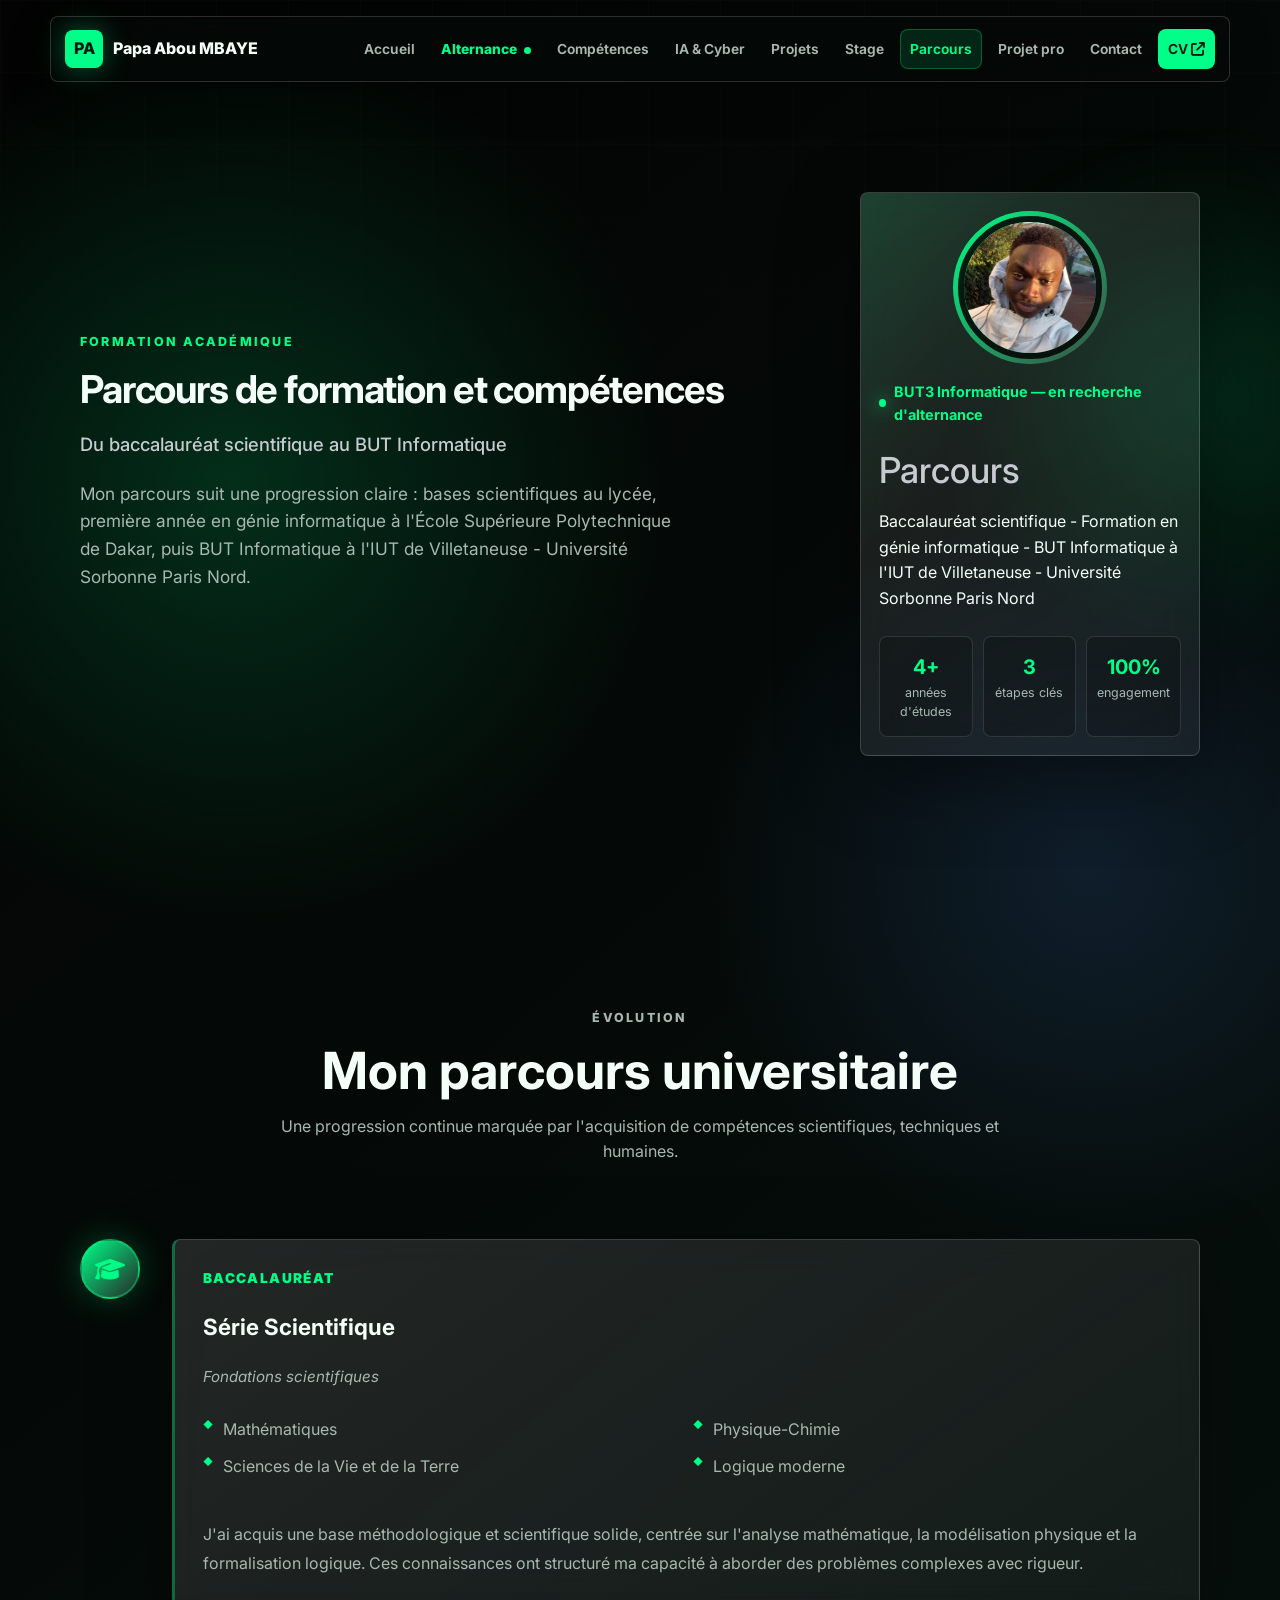
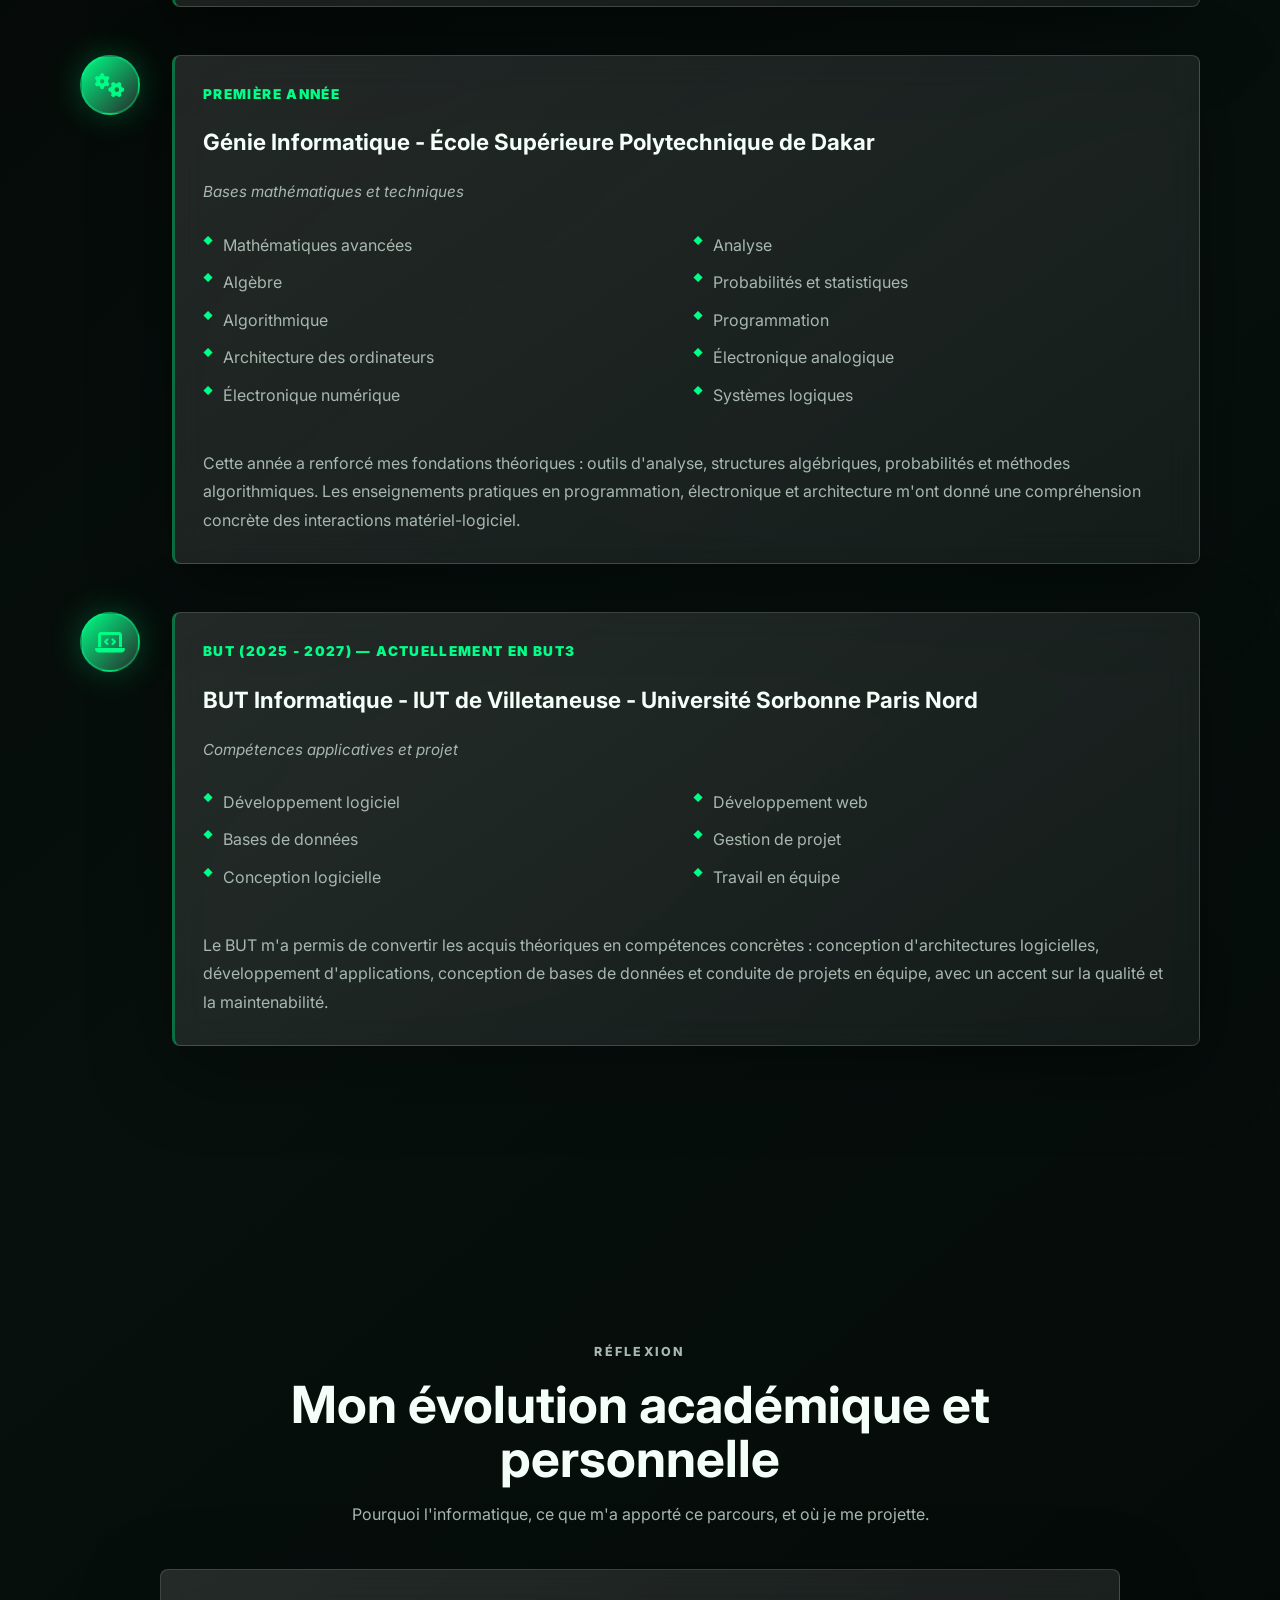
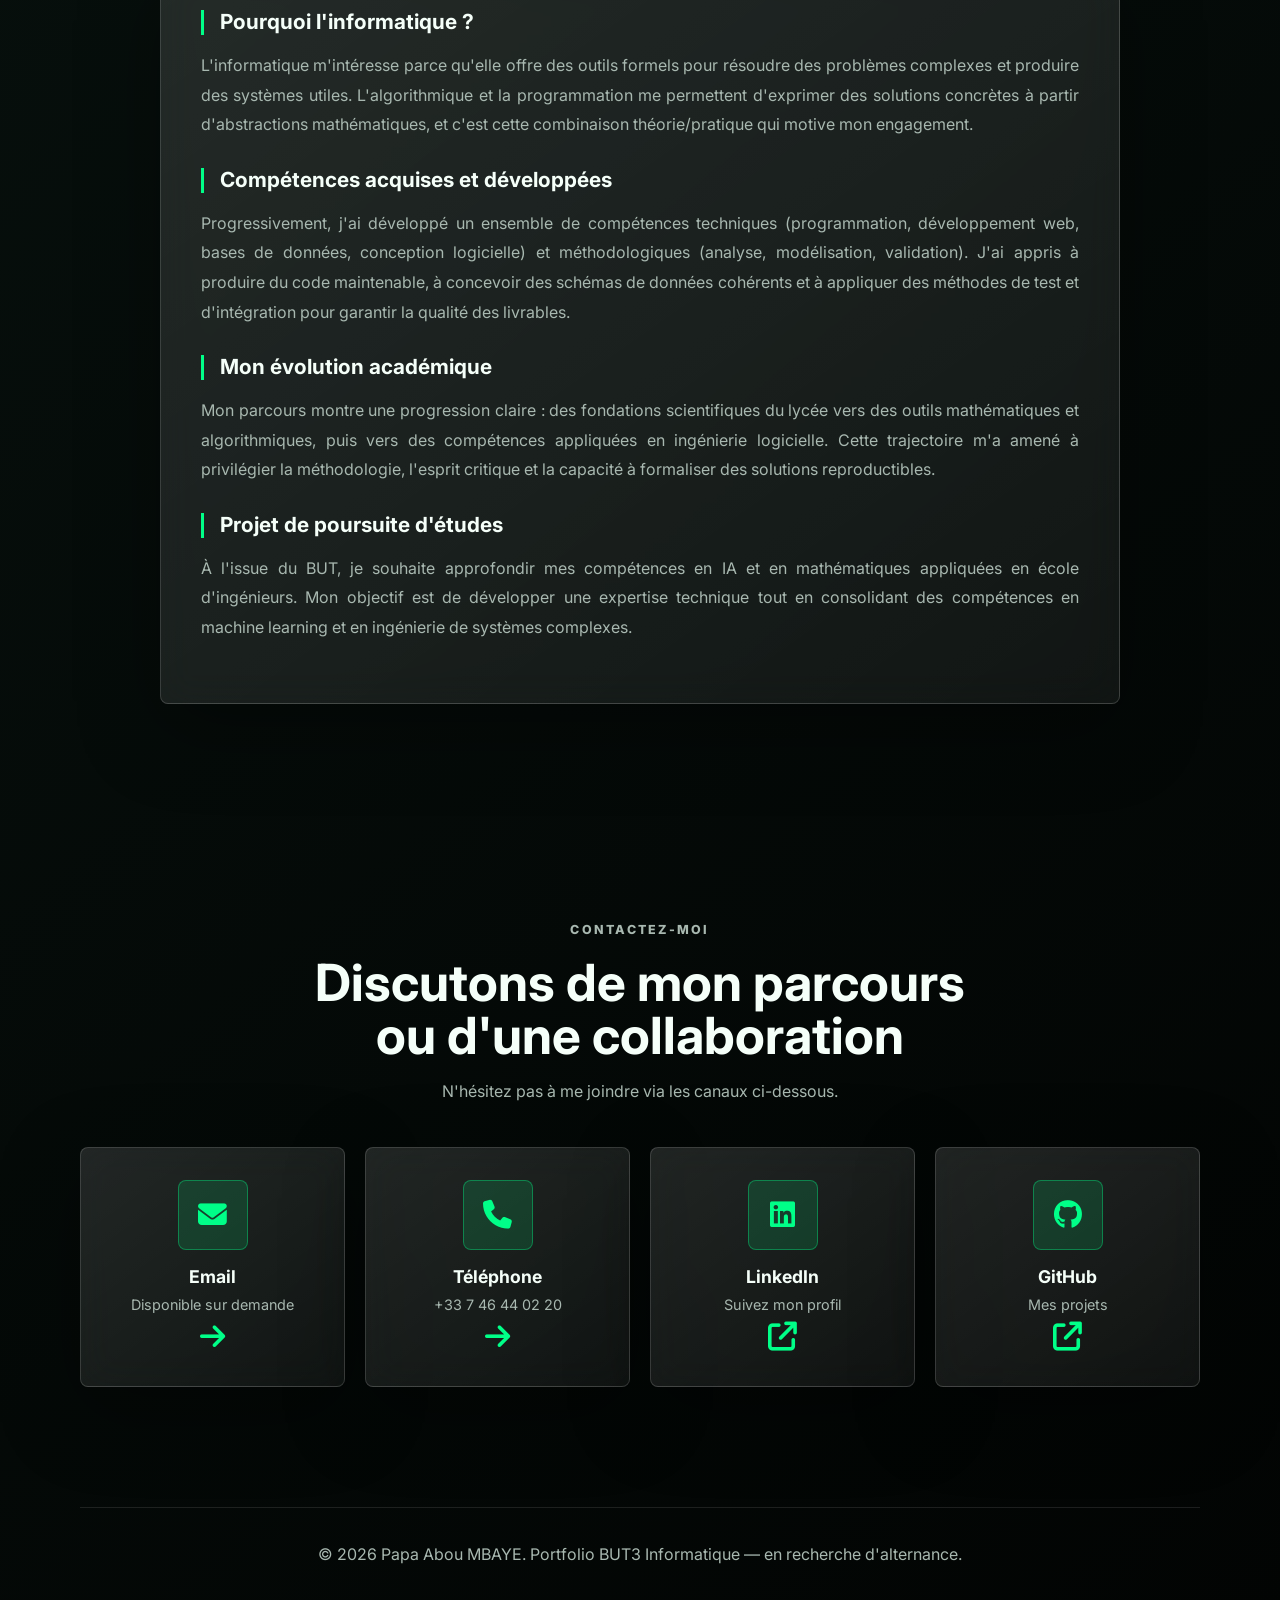
==== commit 94a06de4: "Portfolio BUT3 : profil alternance, nouveaux projets (SIV Monitor, reporting, Badge Photo Extractor)" ====
--- a/portfolio/parcours_academique.html
+++ b/portfolio/parcours_academique.html
@@ -29,15 +29,15 @@
 
         <div class="nav-menu">
             <a href="index.html#accueil">Accueil</a>
+            <a class="nav-highlight" href="index.html#alternance">Alternance</a>
             <a href="index.html#competences">Comp&eacute;tences</a>
+            <a href="index.html#enjeux">IA &amp; Cyber</a>
             <a href="index.html#projets">Projets</a>
-            <a href="index.html#sae">SAE</a>
             <a href="index.html#stage">Stage</a>
             <a class="active" href="parcours_academique.html">Parcours</a>
             <a href="projet_professionnel.html">Projet pro</a>
-            <a href="index.html#apropos">&Agrave; propos</a>
             <a href="index.html#contact">Contact</a>
-            <a class="nav-cta" href="assets/cv_PapaAbouMBAYE_polytechSorbonne.pdf" target="_blank" rel="noopener noreferrer">
+            <a class="nav-cta" href="assets/Cv_PapaAbouMBAYE_ApprentiBUT3Informatique.pdf" target="_blank" rel="noopener noreferrer">
                 CV
                 <i class="fas fa-arrow-up-right-from-square"></i>
             </a>
@@ -61,7 +61,7 @@
                     <img src="img/photo.jpg" alt="Portrait de Papa Abou MBAYE">
                 </div>
                 <div class="hero-card-body">
-                    <p class="status"><span></span> En BUT Informatique - IUT de Villetaneuse</p>
+                    <p class="status"><span></span> BUT3 Informatique — en recherche d'alternance</p>
                     <h2>Parcours</h2>
                     <p>Baccalauréat scientifique - Formation en génie informatique - BUT Informatique à l'IUT de Villetaneuse - Université Sorbonne Paris Nord</p>
                 </div>
@@ -145,7 +145,7 @@
                         <i class="fas fa-laptop-code"></i>
                     </div>
                     <div class="timeline-content glass-card">
-                        <p class="timeline-year">BUT (2025 - 2027)</p>
+                        <p class="timeline-year">BUT (2025 - 2027) — actuellement en BUT3</p>
                         <h3>BUT Informatique - IUT de Villetaneuse - Université Sorbonne Paris Nord</h3>
                         <p class="timeline-subtitle">Compétences applicatives et projet</p>
                         <ul class="timeline-skills">
@@ -262,7 +262,7 @@
     </main>
 
     <footer class="footer">
-        <p>&copy; 2026 Papa Abou MBAYE. Portfolio BUT Informatique.</p>
+        <p>&copy; 2026 Papa Abou MBAYE. Portfolio BUT3 Informatique &mdash; <a href="index.html#alternance">en recherche d'alternance</a>.</p>
     </footer>
 
     <script>
--- a/portfolio/css/stylesheet.css
+++ b/portfolio/css/stylesheet.css
@@ -2596,3 +2596,513 @@
     }
 }
 
+/* =========================================================
+   BUT3 — alternance, enjeux IA & cybersécurité, freelance
+   ========================================================= */
+
+/* --- lien de nav mis en avant --- */
+.nav-menu a.nav-highlight {
+    color: var(--accent);
+    font-weight: 800;
+}
+
+.nav-menu a.nav-highlight::after {
+    content: "";
+    display: inline-block;
+    width: 7px;
+    height: 7px;
+    margin-left: 7px;
+    border-radius: 50%;
+    background: var(--accent);
+    box-shadow: 0 0 0 0 rgba(0, 255, 136, 0.55);
+    animation: nav-pulse 2.4s ease-out infinite;
+}
+
+@keyframes nav-pulse {
+    70% { box-shadow: 0 0 0 9px rgba(0, 255, 136, 0); }
+    100% { box-shadow: 0 0 0 0 rgba(0, 255, 136, 0); }
+}
+
+/* --- sous-titre de bloc --- */
+.section-subheading {
+    max-width: 820px;
+    margin: 0 0 26px;
+}
+
+.section-subheading h3 {
+    margin: 0 0 10px;
+    font-size: clamp(1.35rem, 2.4vw, 1.85rem);
+    line-height: 1.25;
+}
+
+.section-subheading p {
+    margin: 0;
+    color: var(--muted);
+}
+
+/* =============================== ALTERNANCE =============== */
+.alternance-section {
+    padding-top: 72px;
+}
+
+.alternance-layout {
+    display: grid;
+    grid-template-columns: minmax(0, 1.55fr) minmax(280px, 1fr);
+    align-items: start;
+    gap: 18px;
+}
+
+.alternance-main {
+    padding: 32px;
+}
+
+.alternance-main h3 {
+    margin: 0 0 16px;
+    font-size: 1.22rem;
+}
+
+.alternance-main h3 + ol,
+.alternance-main h3 + ul {
+    margin-bottom: 30px;
+}
+
+.alternance-roles {
+    counter-reset: role;
+    margin: 0;
+    padding: 0;
+    list-style: none;
+    display: grid;
+    gap: 14px;
+}
+
+.alternance-roles li {
+    position: relative;
+    padding: 16px 18px 16px 62px;
+    border: 1px solid var(--border);
+    border-radius: var(--radius);
+    background: rgba(255, 255, 255, 0.04);
+    transition: border-color 200ms ease, background 200ms ease;
+}
+
+.alternance-roles li:hover {
+    border-color: var(--border-accent);
+    background: rgba(0, 255, 136, 0.06);
+}
+
+.alternance-roles li::before {
+    counter-increment: role;
+    content: "0" counter(role);
+    position: absolute;
+    top: 16px;
+    left: 18px;
+    color: var(--accent);
+    font-weight: 800;
+    font-size: 0.95rem;
+    letter-spacing: 0.04em;
+}
+
+.alternance-roles strong {
+    display: block;
+    margin-bottom: 4px;
+}
+
+.alternance-roles span {
+    color: var(--muted);
+    font-size: 0.95rem;
+}
+
+.alternance-points {
+    margin: 0;
+    padding-left: 20px;
+    display: grid;
+    gap: 10px;
+    color: var(--muted);
+}
+
+.alternance-points li::marker {
+    color: var(--accent);
+}
+
+.alternance-facts {
+    padding: 28px;
+    position: sticky;
+    top: 96px;
+}
+
+.alternance-facts > strong {
+    display: block;
+    margin: 16px 0 18px;
+    font-size: 1.1rem;
+    color: var(--text);
+}
+
+.alternance-dl {
+    margin: 0 0 22px;
+}
+
+.alternance-dl > div {
+    padding: 12px 0;
+    border-top: 1px solid rgba(255, 255, 255, 0.08);
+}
+
+.alternance-dl > div:first-child {
+    border-top: none;
+    padding-top: 0;
+}
+
+.alternance-dl dt {
+    color: var(--accent);
+    font-size: 0.72rem;
+    font-weight: 800;
+    letter-spacing: 0.14em;
+    text-transform: uppercase;
+}
+
+.alternance-dl dd {
+    margin: 5px 0 0;
+    font-size: 0.95rem;
+}
+
+.alternance-dl .fact-strong {
+    color: var(--accent);
+    font-weight: 800;
+}
+
+.alternance-cta {
+    display: flex;
+    flex-wrap: wrap;
+    gap: 10px;
+}
+
+.alternance-cta .button {
+    flex: 1 1 130px;
+}
+
+.alternance-contact {
+    margin: 16px 0 0;
+    font-size: 0.88rem;
+    color: var(--muted);
+    word-break: break-word;
+}
+
+.alternance-contact a:hover {
+    color: var(--accent);
+}
+
+
+#competences .skills-grid {
+    grid-template-columns: repeat(3, minmax(0, 1fr));
+}
+/* =============================== ENJEUX =================== */
+.enjeux-columns {
+    display: grid;
+    grid-template-columns: repeat(2, minmax(0, 1fr));
+    gap: 18px;
+}
+
+.enjeux-column {
+    padding: 30px;
+}
+
+.enjeux-head {
+    display: flex;
+    align-items: center;
+    gap: 16px;
+    padding-bottom: 20px;
+    margin-bottom: 20px;
+    border-bottom: 1px solid rgba(255, 255, 255, 0.1);
+}
+
+.enjeux-head .eyebrow {
+    margin: 0 0 4px;
+}
+
+.enjeux-head h3 {
+    margin: 0;
+    font-size: 1.45rem;
+}
+
+.enjeux-intro {
+    margin: 0 0 22px;
+    color: var(--muted);
+}
+
+.enjeux-list {
+    display: grid;
+    gap: 16px;
+}
+
+.enjeu {
+    position: relative;
+    padding: 0 0 0 20px;
+    border-left: 2px solid rgba(0, 255, 136, 0.28);
+    transition: border-color 200ms ease;
+}
+
+.enjeu:hover {
+    border-left-color: var(--accent);
+}
+
+.enjeu h4 {
+    margin: 0 0 6px;
+    font-size: 1rem;
+    line-height: 1.4;
+}
+
+.enjeu p {
+    margin: 0;
+    color: var(--muted);
+    font-size: 0.93rem;
+}
+
+.enjeux-convergence {
+    display: flex;
+    align-items: flex-start;
+    gap: 22px;
+    margin-top: 18px;
+    padding: 32px;
+    border-color: var(--border-accent);
+    background: linear-gradient(145deg, rgba(0, 255, 136, 0.09), rgba(255, 255, 255, 0.05));
+}
+
+.enjeux-convergence h3 {
+    margin: 0 0 22px;
+    font-size: 1.45rem;
+}
+
+.convergence-grid {
+    display: grid;
+    grid-template-columns: repeat(3, minmax(0, 1fr));
+    gap: 22px;
+}
+
+.convergence-grid h4 {
+    margin: 0 0 8px;
+    font-size: 1rem;
+    color: var(--accent);
+}
+
+.convergence-grid p {
+    margin: 0;
+    color: var(--muted);
+    font-size: 0.93rem;
+}
+
+.enjeux-formation {
+    margin-top: 18px;
+    grid-template-columns: repeat(3, minmax(0, 1fr));
+}
+
+/* =============================== FREELANCE ================ */
+.freelance-block {
+    margin-bottom: 8px;
+}
+
+.freelance-grid {
+    display: grid;
+    grid-template-columns: repeat(2, minmax(0, 1fr));
+    gap: 18px;
+}
+
+.freelance-card {
+    display: flex;
+    flex-direction: column;
+    overflow: hidden;
+    transition: transform 220ms ease, border-color 220ms ease;
+}
+
+.freelance-card:hover {
+    transform: translateY(-6px);
+    border-color: var(--border-accent);
+}
+
+.freelance-visual {
+    position: relative;
+    aspect-ratio: 16 / 9;
+    overflow: hidden;
+    border-bottom: 1px solid var(--border);
+}
+
+.freelance-visual img {
+    width: 100%;
+    height: 100%;
+    object-fit: cover;
+}
+
+.freelance-badge {
+    position: absolute;
+    top: 14px;
+    left: 14px;
+    padding: 7px 12px;
+    border: 1px solid var(--border-accent);
+    border-radius: var(--radius);
+    background: rgba(5, 10, 8, 0.82);
+    color: var(--accent);
+    font-size: 0.74rem;
+    font-weight: 800;
+    letter-spacing: 0.08em;
+    text-transform: uppercase;
+}
+
+.freelance-body {
+    display: flex;
+    flex-direction: column;
+    gap: 14px;
+    padding: 28px;
+    flex: 1;
+}
+
+.freelance-body h4 {
+    margin: 0;
+    font-size: 1.5rem;
+    line-height: 1.2;
+}
+
+.freelance-body .project-type {
+    margin: 0;
+}
+
+.freelance-context,
+.freelance-role {
+    margin: 0;
+    color: var(--muted);
+    font-size: 0.95rem;
+}
+
+.freelance-role strong {
+    color: var(--text);
+}
+
+.freelance-points {
+    margin: 0;
+    padding-left: 20px;
+    display: grid;
+    gap: 9px;
+    color: var(--muted);
+    font-size: 0.93rem;
+}
+
+.freelance-points li::marker {
+    color: var(--accent);
+}
+
+.freelance-points strong {
+    color: var(--text);
+}
+
+.freelance-status {
+    margin: auto 0 0;
+    padding-top: 14px;
+    border-top: 1px solid rgba(255, 255, 255, 0.1);
+    color: var(--muted);
+    font-size: 0.88rem;
+}
+
+.freelance-status i {
+    margin-right: 8px;
+    color: var(--accent);
+}
+
+.freelance-link {
+    margin-top: 12px;
+    color: var(--accent);
+    font-weight: 700;
+    font-size: 0.92rem;
+    text-decoration: none;
+}
+
+.freelance-link:hover {
+    text-decoration: underline;
+}
+
+.freelance-divider {
+    margin-top: 54px;
+}
+
+/* =============================== FOOTER =================== */
+.footer-inner {
+    display: flex;
+    flex-wrap: wrap;
+    align-items: center;
+    justify-content: space-between;
+    gap: 18px;
+    text-align: left;
+}
+
+.footer-brand p {
+    margin: 0;
+}
+
+.footer-status {
+    display: inline-flex;
+    align-items: center;
+    gap: 9px;
+    margin-bottom: 6px !important;
+    color: var(--accent);
+    font-weight: 700;
+}
+
+.footer-status span {
+    width: 9px;
+    height: 9px;
+    border-radius: 50%;
+    background: var(--accent);
+    box-shadow: 0 0 12px rgba(0, 255, 136, 0.7);
+}
+
+.footer-links {
+    display: flex;
+    flex-wrap: wrap;
+    gap: 8px 18px;
+    font-size: 0.9rem;
+}
+
+.footer-links a:hover {
+    color: var(--accent);
+}
+
+/* =============================== RESPONSIVE =============== */
+@media (max-width: 1024px) {
+    .convergence-grid {
+        grid-template-columns: repeat(2, minmax(0, 1fr));
+    }
+}
+
+@media (max-width: 920px) {
+    .alternance-layout,
+    .enjeux-columns,
+    .freelance-grid {
+        grid-template-columns: minmax(0, 1fr);
+    }
+
+    .alternance-facts {
+        position: static;
+    }
+
+    .enjeux-convergence {
+        flex-direction: column;
+    }
+
+    .convergence-grid,
+    .enjeux-formation {
+        grid-template-columns: minmax(0, 1fr);
+    }
+}
+
+@media (max-width: 640px) {
+    .alternance-main,
+    .enjeux-column,
+    .enjeux-convergence,
+    .freelance-body {
+        padding: 22px;
+    }
+
+    .alternance-facts {
+        padding: 22px;
+    }
+
+    .footer-inner {
+        flex-direction: column;
+        align-items: flex-start;
+    }
+}
